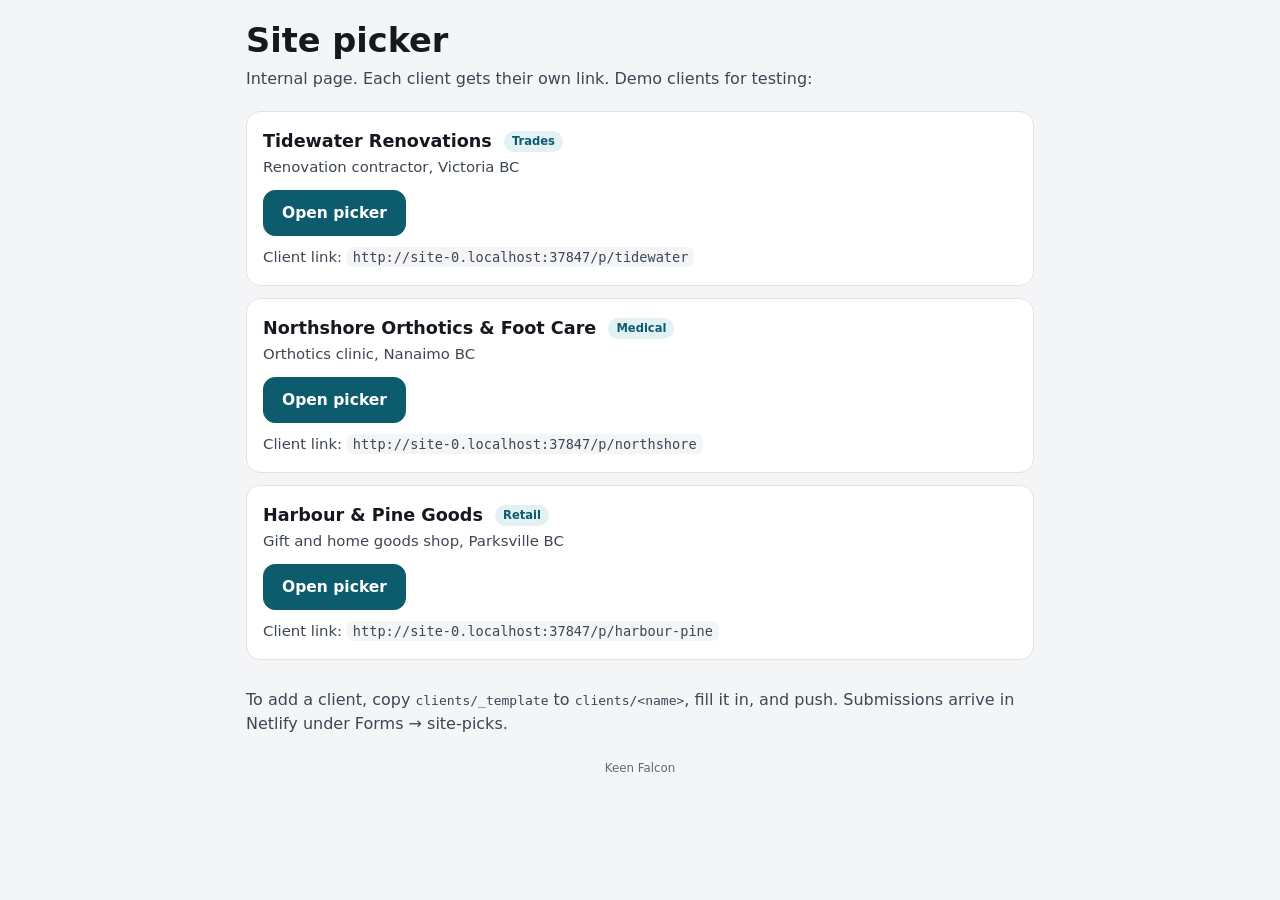
==== index.html @ 9be3cda6 "Add client site picker with three demo clients Static picker page where a prospect mixes and matches" ====
<!DOCTYPE html>
<html lang="en">
<head>
  <meta charset="utf-8">
  <meta name="viewport" content="width=device-width, initial-scale=1">
  <meta name="robots" content="noindex, nofollow">
  <title>Site picker</title>
  <link rel="stylesheet" href="/css/picker.css">
  <style>
    .k-list { display: grid; gap: 12px; margin: 18px 0 28px; padding: 0; list-style: none; }
    .k-list li { background: #fff; border: 1px solid var(--k-line); border-radius: var(--k-radius); padding: 16px; }
    .k-list h2 { margin: 0 0 2px; font-size: 1.1rem; }
    .k-list p { margin: 0 0 12px; color: var(--k-ink-2); font-size: .93rem; }
    .k-list .row { display: flex; flex-wrap: wrap; gap: 8px; }
    .k-list code { font-size: .85rem; background: var(--k-bg); padding: 2px 6px; border-radius: 6px; word-break: break-all; }
    .k-tag { display: inline-block; font-size: .72rem; font-weight: 750; padding: 2px 8px; border-radius: 99px; background: var(--k-brand-soft); color: var(--k-brand); margin-left: 6px; vertical-align: middle; }
  </style>
</head>
<body>
  <main class="k-page" style="padding-bottom:40px">
    <h1>Site picker</h1>
    <p class="k-intro">Internal page. Each client gets their own link. Demo clients for testing:</p>
    <ul class="k-list">
      <li>
        <h2>Tidewater Renovations <span class="k-tag">Trades</span></h2>
        <p>Renovation contractor, Victoria BC</p>
        <div class="row"><a class="k-btn primary" href="/picker.html?client=tidewater">Open picker</a></div>
        <p style="margin:10px 0 0">Client link: <code class="k-link" data-slug="tidewater"></code></p>
      </li>
      <li>
        <h2>Northshore Orthotics &amp; Foot Care <span class="k-tag">Medical</span></h2>
        <p>Orthotics clinic, Nanaimo BC</p>
        <div class="row"><a class="k-btn primary" href="/picker.html?client=northshore">Open picker</a></div>
        <p style="margin:10px 0 0">Client link: <code class="k-link" data-slug="northshore"></code></p>
      </li>
      <li>
        <h2>Harbour &amp; Pine Goods <span class="k-tag">Retail</span></h2>
        <p>Gift and home goods shop, Parksville BC</p>
        <div class="row"><a class="k-btn primary" href="/picker.html?client=harbour-pine">Open picker</a></div>
        <p style="margin:10px 0 0">Client link: <code class="k-link" data-slug="harbour-pine"></code></p>
      </li>
    </ul>
    <p class="k-intro">To add a client, copy <code>clients/_template</code> to <code>clients/&lt;name&gt;</code>, fill it in, and push. Submissions arrive in Netlify under Forms → site-picks.</p>
    <p class="k-credit">Keen Falcon</p>
  </main>
  <script>
    document.querySelectorAll(".k-link").forEach(function (el) {
      el.textContent = location.origin + "/p/" + el.getAttribute("data-slug");
    });
  </script>
</body>
</html>
---- css/picker.css ----
/* Picker chrome (panel, top bar, extras and review screens). */
:root {
  --k-ink: #15191f; --k-ink-2: #3d4652; --k-line: #dfe3e8; --k-bg: #f4f5f7; --k-panel: #ffffff;
  --k-brand: #0d5c6e; --k-brand-ink: #ffffff; --k-brand-soft: #e3f1f4; --k-warm: #b45309; --k-ok: #15803d;
  --k-radius: 14px; --k-top: 56px; --k-panel-h: 200px;
  --k-font: system-ui, -apple-system, "Segoe UI", Roboto, Helvetica, Arial, sans-serif;
}
*, *::before, *::after { box-sizing: border-box; }
html { -webkit-text-size-adjust: 100%; }
body { margin: 0; font-family: var(--k-font); color: var(--k-ink); background: var(--k-bg); line-height: 1.5; }
button, input, textarea { font: inherit; color: inherit; }
button { cursor: pointer; }
[hidden] { display: none !important; }
.k-sr { position: absolute; width: 1px; height: 1px; overflow: hidden; clip: rect(0 0 0 0); white-space: nowrap; }
.k-skip { position: absolute; left: 8px; top: -60px; z-index: 100; background: var(--k-ink); color: #fff; padding: 10px 14px; border-radius: 8px; }
.k-skip:focus { top: 8px; }
:focus-visible { outline: 3px solid #2563eb; outline-offset: 2px; }

/* ---------- buttons ---------- */
.k-btn { display: inline-flex; align-items: center; justify-content: center; gap: 8px; min-height: 46px; padding: 0 18px;
  border-radius: 12px; border: 1.5px solid var(--k-line); background: #fff; font-weight: 650; font-size: .97rem; text-decoration: none; color: var(--k-ink); }
.k-btn:hover { border-color: #b9c1cb; }
.k-btn.primary { background: var(--k-brand); border-color: var(--k-brand); color: var(--k-brand-ink); }
.k-btn.primary:hover { background: #0a4a59; }
.k-btn.small { min-height: 44px; padding: 0 12px; font-size: .9rem; }
.k-btn[aria-pressed="true"].toggle { background: var(--k-ink); border-color: var(--k-ink); color: #fff; }
.k-btn svg { width: 18px; height: 18px; flex: none; }
.k-icon-btn { display: grid; place-items: center; width: 46px; height: 46px; border-radius: 12px; border: 1.5px solid var(--k-line); background: #fff; }
.k-icon-btn svg { width: 20px; height: 20px; }
.k-icon-btn:disabled { opacity: .35; cursor: default; }

/* ---------- top bar ---------- */
.k-top { position: sticky; top: 0; z-index: 60; height: var(--k-top); display: flex; align-items: center; gap: 10px; padding: 0 12px;
  background: #fff; border-bottom: 1px solid var(--k-line); }
.k-title { min-width: 0; margin-right: auto; }
.k-title strong { display: block; font-size: .98rem; line-height: 1.2; white-space: nowrap; overflow: hidden; text-overflow: ellipsis; }
.k-title span { display: block; font-size: .78rem; color: var(--k-ink-2); line-height: 1.2; }
.k-steps { display: flex; gap: 4px; margin: 0; padding: 0; list-style: none; }
.k-steps button { min-height: 44px; min-width: 44px; padding: 0 10px; border: 0; border-radius: 10px; background: transparent; font-weight: 650; font-size: .88rem; color: var(--k-ink-2); display: flex; align-items: center; gap: 6px; }
.k-steps button .n { display: grid; place-items: center; width: 24px; height: 24px; border-radius: 50%; background: var(--k-bg); font-size: .8rem; }
.k-steps button[aria-current="step"] { color: var(--k-ink); }
.k-steps button[aria-current="step"] .n { background: var(--k-brand); color: #fff; }
.k-steps .lbl { display: none; }
@media (min-width: 700px) { .k-steps .lbl { display: inline; } .k-top { padding: 0 18px; } }

/* ---------- design view layout ---------- */
.k-design { display: block; }
.k-preview { padding: 0 0 calc(var(--k-panel-h) + 16px); }
.k-preview-bar { display: none; }
.k-site-frame { margin: 0 auto; background: #fff; transition: max-width .25s ease; }
.k-edit-banner { position: sticky; top: var(--k-top); z-index: 40; display: flex; align-items: center; justify-content: space-between; gap: 10px;
  padding: 8px 12px; background: #fef3c7; color: #5b3a00; font-size: .9rem; font-weight: 600; border-bottom: 1px solid #f2d27a; }

/* Editable text in the preview */
.site.editing [data-edit] { outline: 2px dashed color-mix(in srgb, #d97706 70%, transparent); outline-offset: 3px; border-radius: 3px; cursor: text; }
.site.editing [data-edit]:focus { outline: 3px solid #d97706; background: color-mix(in srgb, #fde68a 35%, transparent); }
.site [data-edit].edited { box-shadow: inset 0 -3px 0 color-mix(in srgb, #d97706 55%, transparent); }
.site > section { scroll-margin-top: calc(var(--k-top) + 8px); position: relative; }
.site > section.flash { animation: kflash 1s ease; }
@keyframes kflash { 0% { box-shadow: inset 0 0 0 4px #2563eb; } 100% { box-shadow: inset 0 0 0 4px transparent; } }
.k-sec-tag { position: absolute; bottom: 8px; right: 8px; z-index: 20; padding: 4px 10px; border-radius: 99px; background: rgba(21,25,31,.82); color: #fff;
  font: 650 .75rem/1.3 var(--k-font); pointer-events: none; }

/* ---------- panel (bottom sheet on phones) ---------- */
.k-panel { position: fixed; left: 0; right: 0; bottom: 0; z-index: 50; background: var(--k-panel); border-radius: 18px 18px 0 0;
  box-shadow: 0 -10px 30px rgba(15,23,42,.18); display: flex; flex-direction: column; max-height: 78vh; max-height: 78dvh;
  padding-bottom: env(safe-area-inset-bottom); }
.k-panel-head { padding: 10px 14px 6px; }
.k-progress { display: flex; align-items: center; gap: 10px; font-size: .85rem; font-weight: 650; color: var(--k-ink-2); }
.k-progress-bar { flex: 1; height: 8px; border-radius: 99px; background: var(--k-bg); overflow: hidden; }
.k-progress-bar span { display: block; height: 100%; width: 0; background: var(--k-ok); border-radius: 99px; transition: width .3s ease; }
.k-rows { overflow-y: auto; padding: 0 14px; overscroll-behavior: contain; }
.k-row { padding: 10px 0 12px; border-bottom: 1px solid var(--k-line); }
.k-row:last-child { border-bottom: 0; }
.k-row-head { display: flex; align-items: baseline; justify-content: space-between; gap: 8px; margin-bottom: 8px; }
.k-row-head h2 { font-size: 1rem; margin: 0; }
.k-row-head h2 small { font-weight: 500; color: var(--k-ink-2); font-size: .82rem; margin-left: 6px; }
.k-status { font-size: .8rem; font-weight: 650; color: var(--k-ink-2); white-space: nowrap; }
.k-status.done { color: var(--k-ok); }
.k-opts { display: grid; grid-template-columns: repeat(var(--n, 3), 1fr); gap: 8px; }
.k-opt { min-height: 56px; padding: 6px 4px; border: 2px solid var(--k-line); border-radius: 12px; background: #fff;
  display: flex; flex-direction: column; align-items: center; justify-content: center; gap: 1px; line-height: 1.15; }
.k-opt .l { font-weight: 800; font-size: 1.05rem; }
.k-opt .d { font-size: .74rem; color: var(--k-ink-2); text-align: center; }
.k-opt.showing { border-style: dashed; border-color: #9aa5b1; }
.k-opt[aria-pressed="true"] { border-color: var(--k-brand); border-style: solid; background: var(--k-brand-soft); box-shadow: inset 0 0 0 1px var(--k-brand); }
.k-opt[aria-pressed="true"] .l::after { content: " \2713"; color: var(--k-brand); }
.k-swatch { display: flex; gap: 3px; margin-bottom: 3px; }
.k-swatch i { width: 14px; height: 14px; border-radius: 50%; border: 1px solid rgba(0,0,0,.15); }
.k-aa { font-size: 1.35rem; line-height: 1; margin-bottom: 2px; }
.k-edits-note { font-size: .78rem; color: var(--k-warm); font-weight: 650; margin-top: 6px; }
.k-panel-nav { display: flex; align-items: center; gap: 8px; padding: 8px 14px 10px; border-top: 1px solid var(--k-line); }
.k-panel-nav .k-step-count { flex: 1; text-align: center; font-size: .82rem; font-weight: 650; color: var(--k-ink-2); }
.k-panel-foot { padding: 6px 14px 10px; display: none; }
.k-credit { font-size: .74rem; color: #5f6b78; text-align: center; padding: 4px 0 2px; }
.k-credit a { color: inherit; }
/* collapsed: only the active row */
.k-panel:not(.expanded) .k-row:not(.active) { display: none; }
.k-panel:not(.expanded) .k-row { border-bottom: 0; padding-bottom: 4px; }
.k-panel:not(.expanded) .k-credit { display: none; }
.k-panel.expanded .k-panel-foot { display: block; }
body.typing .k-panel { transform: translateY(110%); }
.k-panel { transition: transform .2s ease; }

/* ---------- desktop: side panel ---------- */
@media (min-width: 960px) {
  .k-design { display: grid; grid-template-columns: 360px 1fr; align-items: start; }
  .k-panel { position: sticky; top: var(--k-top); height: calc(100vh - var(--k-top)); max-height: none; border-radius: 0; box-shadow: none;
    border-right: 1px solid var(--k-line); transform: none !important; }
  .k-panel .k-row { display: block !important; border-bottom: 1px solid var(--k-line) !important; padding-bottom: 12px !important; }
  .k-panel .k-row.active { background: linear-gradient(90deg, var(--k-brand-soft), transparent 70%); margin: 0 -14px; padding-left: 14px; padding-right: 14px; }
  .k-panel-nav { display: none; }
  .k-panel-foot { display: block !important; border-top: 1px solid var(--k-line); }
  .k-panel .k-credit { display: block !important; }
  .k-expand { display: none !important; }
  .k-preview { padding: 0 24px 40px; }
  .k-preview-bar { display: flex; align-items: center; justify-content: space-between; gap: 12px; padding: 12px 0; position: sticky; top: var(--k-top); z-index: 30; background: var(--k-bg); }
  .k-seg { display: inline-flex; border: 1.5px solid var(--k-line); border-radius: 12px; overflow: hidden; background: #fff; }
  .k-seg button { min-height: 44px; padding: 0 14px; border: 0; background: transparent; font-weight: 650; font-size: .9rem; }
  .k-seg button[aria-pressed="true"] { background: var(--k-ink); color: #fff; }
  .k-site-frame { max-width: 1280px; border-radius: 12px; overflow: hidden; box-shadow: 0 10px 40px -10px rgba(15,23,42,.25); }
  .k-site-frame.phone { max-width: 400px; border-radius: 28px; box-shadow: 0 0 0 10px #15191f, 0 20px 50px -10px rgba(15,23,42,.4); margin-top: 14px; }
  .k-edit-banner { top: calc(var(--k-top) + 68px); border-radius: 10px; margin-bottom: 8px; border: 1px solid #f2d27a; }
}

/* ---------- extras + review + done screens ---------- */
.k-page { max-width: 820px; margin: 0 auto; padding: 22px 16px 130px; }
.k-page h1 { font-size: clamp(1.5rem, 5vw, 2.1rem); line-height: 1.15; margin: 0 0 6px; }
.k-page .k-intro { color: var(--k-ink-2); margin: 0 0 20px; }
.k-group { margin: 26px 0 0; padding: 0; border: 0; }
.k-group legend { font-size: 1.05rem; font-weight: 750; margin-bottom: 10px; padding: 0; }
.k-addons { display: grid; gap: 10px; }
@media (min-width: 700px) { .k-addons { grid-template-columns: 1fr 1fr; } }
.k-addon { position: relative; display: flex; gap: 12px; align-items: flex-start; padding: 14px; min-height: 64px; background: #fff;
  border: 2px solid var(--k-line); border-radius: var(--k-radius); cursor: pointer; }
.k-addon input { appearance: none; -webkit-appearance: none; flex: none; width: 26px; height: 26px; margin: 1px 0 0; border: 2px solid #8b96a3; border-radius: 7px; background: #fff; display: grid; place-items: center; }
.k-addon input:checked { background: var(--k-brand); border-color: var(--k-brand); }
.k-addon input:checked::after { content: ""; width: 7px; height: 13px; border: solid #fff; border-width: 0 3px 3px 0; transform: translateY(-2px) rotate(45deg); }
.k-addon:has(input:checked) { border-color: var(--k-brand); background: var(--k-brand-soft); }
.k-addon:has(input:focus-visible) { outline: 3px solid #2563eb; outline-offset: 2px; }
.k-addon-name { display: block; font-weight: 700; line-height: 1.3; }
.k-addon-desc { display: block; font-size: .9rem; color: var(--k-ink-2); margin-top: 3px; }
.k-badges { display: flex; flex-wrap: wrap; gap: 5px; margin-top: 6px; }
.k-badge { display: inline-block; padding: 2px 8px; border-radius: 99px; font-size: .72rem; font-weight: 750; letter-spacing: .02em; }
.k-badge.pop { background: #fdecc8; color: #7a3d00; }
.k-badge.fit { background: #dcf3e3; color: #14532d; }
.k-bottom-bar { position: fixed; left: 0; right: 0; bottom: 0; z-index: 55; display: flex; align-items: center; gap: 10px; padding: 10px 14px calc(10px + env(safe-area-inset-bottom));
  background: #fff; border-top: 1px solid var(--k-line); box-shadow: 0 -8px 24px rgba(15,23,42,.1); }
.k-bottom-bar .grow { flex: 1; font-size: .9rem; font-weight: 650; color: var(--k-ink-2); }
.k-bottom-bar .k-btn.primary { flex: 0 1 auto; }

.k-summary { background: #fff; border: 1px solid var(--k-line); border-radius: var(--k-radius); padding: 4px 16px; margin-bottom: 14px; }
.k-summary h2 { font-size: 1.02rem; margin: 12px 0 6px; display: flex; justify-content: space-between; align-items: center; gap: 10px; }
.k-summary h2 .k-btn { min-height: 44px; font-size: .85rem; }
.k-summary dl { margin: 0 0 10px; display: grid; grid-template-columns: auto 1fr; gap: 6px 14px; font-size: .95rem; }
.k-summary dt { color: var(--k-ink-2); }
.k-summary dd { margin: 0; font-weight: 650; }
.k-summary ul { margin: 0 0 12px; padding-left: 20px; font-size: .95rem; }
.k-summary .none { color: var(--k-ink-2); font-size: .93rem; margin: 0 0 12px; }
.k-summary .warn { color: var(--k-warm); font-weight: 650; }
.k-form { background: #fff; border: 1px solid var(--k-line); border-radius: var(--k-radius); padding: 16px; display: grid; gap: 14px; }
.k-form h2 { margin: 0; font-size: 1.1rem; }
.k-field label { display: block; font-weight: 650; font-size: .93rem; margin-bottom: 5px; }
.k-field label .opt { font-weight: 500; color: var(--k-ink-2); }
.k-field input, .k-field textarea { width: 100%; min-height: 48px; padding: 10px 12px; border: 1.5px solid #9aa5b1; border-radius: 10px; background: #fff; font-size: 16px; }
.k-field textarea { min-height: 110px; resize: vertical; }
.k-field input:focus, .k-field textarea:focus { border-color: var(--k-brand); outline: 3px solid color-mix(in srgb, var(--k-brand) 30%, transparent); outline-offset: 0; }
.k-two { display: grid; gap: 14px; }
@media (min-width: 640px) { .k-two { grid-template-columns: 1fr 1fr; } }
.k-error { background: #fee2e2; color: #7f1d1d; border-radius: 10px; padding: 12px 14px; font-weight: 600; }
.k-error a { color: inherit; }
.k-done { text-align: center; padding-top: 50px; }
.k-done .tick { width: 76px; height: 76px; margin: 0 auto 18px; border-radius: 50%; background: #dcf3e3; color: var(--k-ok); display: grid; place-items: center; }
.k-done .tick svg { width: 40px; height: 40px; }
.k-msg { max-width: 560px; margin: 60px auto; padding: 24px; background: #fff; border-radius: var(--k-radius); border: 1px solid var(--k-line); text-align: center; }
.k-hp { position: absolute; left: -9999px; }

@media (prefers-reduced-motion: reduce) { *, *::before, *::after { animation: none !important; transition: none !important; scroll-behavior: auto !important; } }
@media (max-width: 519px) { .k-panel:not(.expanded) .k-row-head h2 small { display: none; } }
@media (max-width: 419px) { .k-panel-nav .k-step-count { display: none; } .k-panel-nav .k-expand { flex: 1; } }
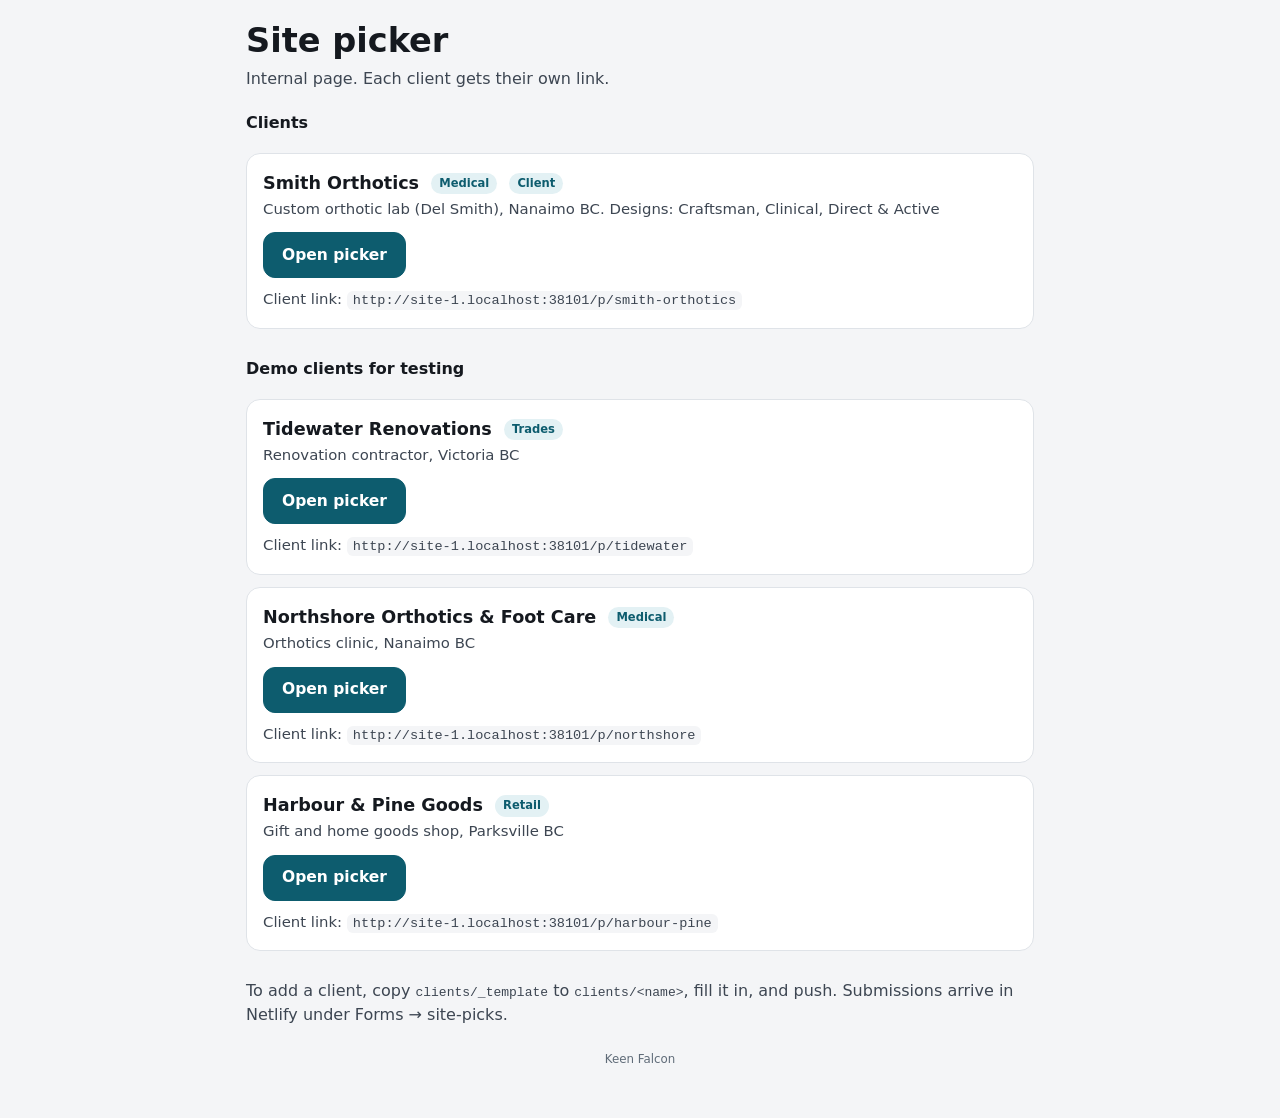
==== commit 599100cc: "Add Smith Orthotics as the first real client Three designs to mix: Craftsman (heritage, Del's craft)" ====
--- a/index.html
+++ b/index.html
@@ -19,7 +19,17 @@
 <body>
   <main class="k-page" style="padding-bottom:40px">
     <h1>Site picker</h1>
-    <p class="k-intro">Internal page. Each client gets their own link. Demo clients for testing:</p>
+    <p class="k-intro">Internal page. Each client gets their own link.</p>
+    <h2 style="font-size:1rem;margin:18px 0 0">Clients</h2>
+    <ul class="k-list">
+      <li>
+        <h2>Smith Orthotics <span class="k-tag">Medical</span> <span class="k-tag">Client</span></h2>
+        <p>Custom orthotic lab (Del Smith), Nanaimo BC. Designs: Craftsman, Clinical, Direct &amp; Active</p>
+        <div class="row"><a class="k-btn primary" href="/picker.html?client=smith-orthotics">Open picker</a></div>
+        <p style="margin:10px 0 0">Client link: <code class="k-link" data-slug="smith-orthotics"></code></p>
+      </li>
+    </ul>
+    <h2 style="font-size:1rem;margin:18px 0 0">Demo clients for testing</h2>
     <ul class="k-list">
       <li>
         <h2>Tidewater Renovations <span class="k-tag">Trades</span></h2>
--- a/css/picker.css
+++ b/css/picker.css
@@ -178,3 +178,13 @@
 @media (prefers-reduced-motion: reduce) { *, *::before, *::after { animation: none !important; transition: none !important; scroll-behavior: auto !important; } }
 @media (max-width: 519px) { .k-panel:not(.expanded) .k-row-head h2 small { display: none; } }
 @media (max-width: 419px) { .k-panel-nav .k-step-count { display: none; } .k-panel-nav .k-expand { flex: 1; } }
+.k-addon-price { display: inline-block; margin-top: 6px; font-weight: 700; font-size: .92rem; color: var(--k-brand); }
+.k-addon-price.inline { margin: 0 0 0 6px; font-size: .88rem; }
+.k-total { margin: 12px 0 0; padding: 12px; border-radius: 10px; background: rgba(0,0,0,.04); }
+.k-note { font-size: .85rem; color: var(--k-ink-2); }
+.k-req { margin-top: 10px; border: 1px dashed #b9c2cc; border-radius: 10px; background: #fff; }
+.k-req summary { cursor: pointer; padding: 12px; min-height: 44px; font-weight: 650; font-size: .9rem; color: var(--k-brand); list-style: none; }
+.k-req summary::-webkit-details-marker { display: none; }
+.k-req[open] summary { border-bottom: 1px dashed #d4dae0; }
+.k-req-tip { margin: 10px 12px 6px; font-size: .85rem; color: var(--k-ink-2); }
+.k-req-box { display: block; width: calc(100% - 24px); margin: 0 12px 12px; padding: 10px; font: inherit; font-size: 16px; border: 1px solid #b9c2cc; border-radius: 8px; resize: vertical; }
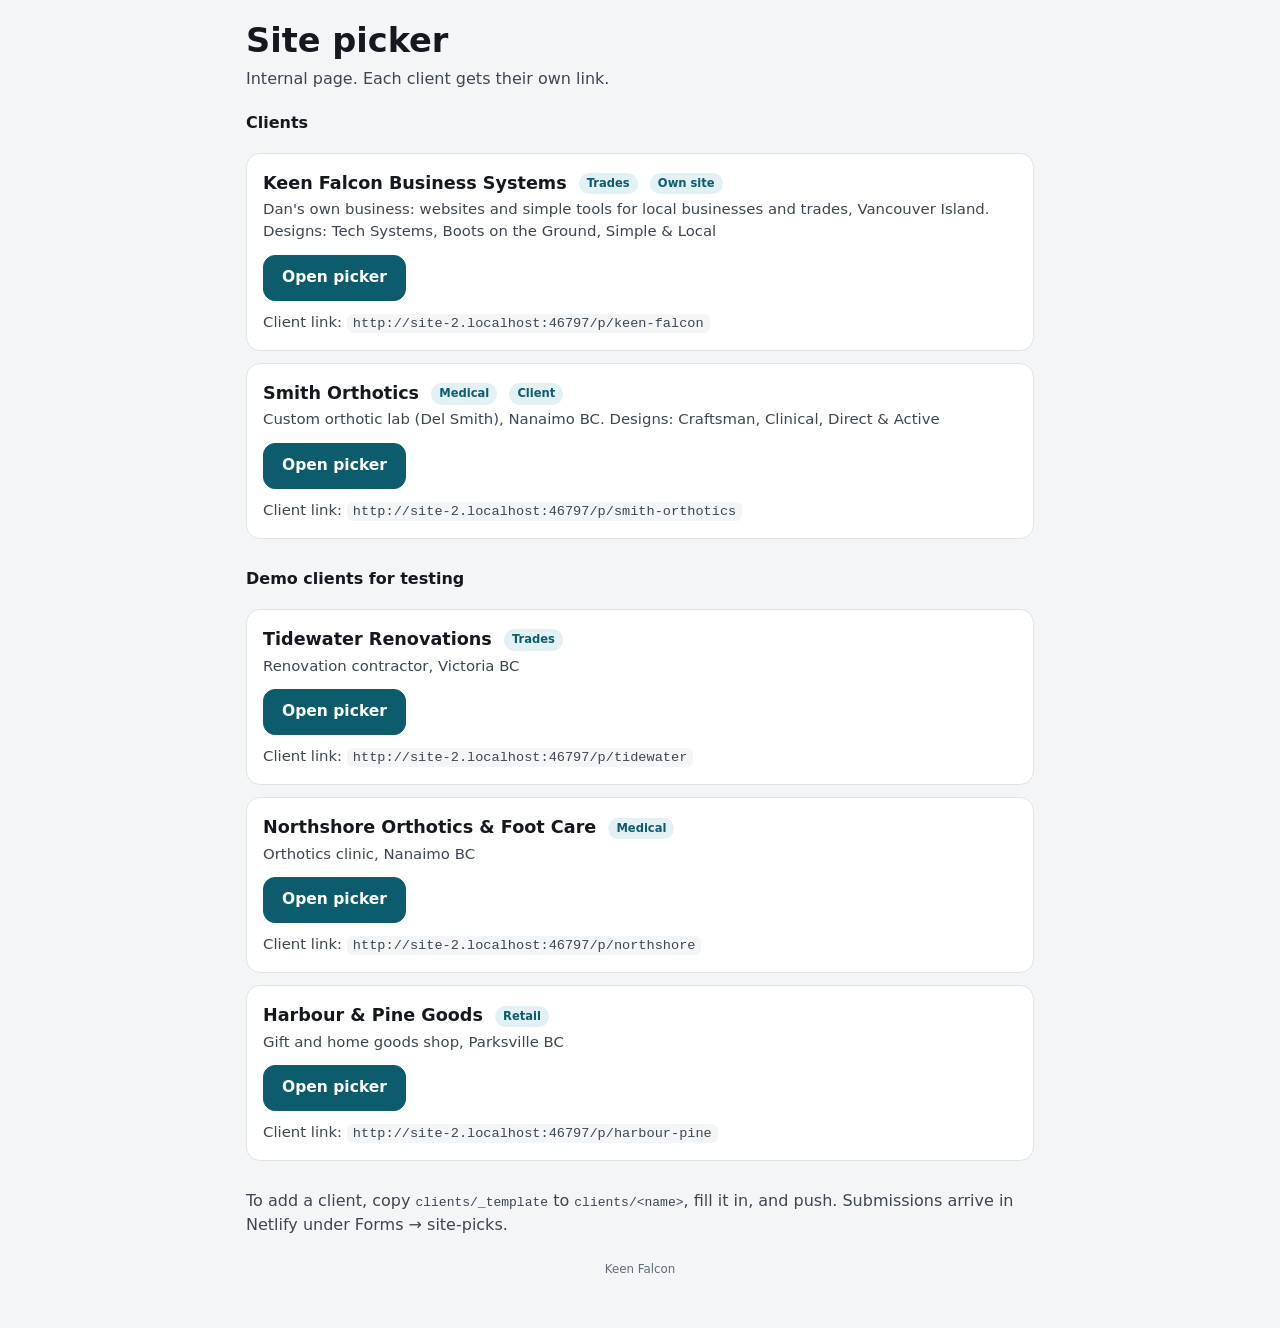
==== commit dd225227: "Add Keen Falcon as a client, fix gallery B grid gaps Three designs for Dan's own business: Tech Syst" ====
--- a/index.html
+++ b/index.html
@@ -22,6 +22,12 @@
     <p class="k-intro">Internal page. Each client gets their own link.</p>
     <h2 style="font-size:1rem;margin:18px 0 0">Clients</h2>
     <ul class="k-list">
+      <li>
+        <h2>Keen Falcon Business Systems <span class="k-tag">Trades</span> <span class="k-tag">Own site</span></h2>
+        <p>Dan's own business: websites and simple tools for local businesses and trades, Vancouver Island. Designs: Tech Systems, Boots on the Ground, Simple &amp; Local</p>
+        <div class="row"><a class="k-btn primary" href="/picker.html?client=keen-falcon">Open picker</a></div>
+        <p style="margin:10px 0 0">Client link: <code class="k-link" data-slug="keen-falcon"></code></p>
+      </li>
       <li>
         <h2>Smith Orthotics <span class="k-tag">Medical</span> <span class="k-tag">Client</span></h2>
         <p>Custom orthotic lab (Del Smith), Nanaimo BC. Designs: Craftsman, Clinical, Direct &amp; Active</p>
--- a/css/picker.css
+++ b/css/picker.css
@@ -188,3 +188,79 @@
 .k-req[open] summary { border-bottom: 1px dashed #d4dae0; }
 .k-req-tip { margin: 10px 12px 6px; font-size: .85rem; color: var(--k-ink-2); }
 .k-req-box { display: block; width: calc(100% - 24px); margin: 0 12px 12px; padding: 10px; font: inherit; font-size: 16px; border: 1px solid #b9c2cc; border-radius: 8px; resize: vertical; }
+
+/* ---------- quick reactions under each section's options ---------- */
+.k-react { display: flex; align-items: center; gap: 6px; margin-top: 8px; overflow-x: auto; scrollbar-width: none; -webkit-overflow-scrolling: touch;
+  padding: 2px 2px 4px; }
+.k-react::-webkit-scrollbar { display: none; }
+.k-react-lbl { flex: none; font-size: .8rem; font-weight: 800; color: var(--k-ink-2); min-width: 18px; }
+.k-chip { flex: none; min-height: 44px; padding: 0 12px; border-radius: 99px; border: 1.5px solid var(--k-line); background: #fff;
+  font-size: .85rem; font-weight: 600; white-space: nowrap; color: var(--k-ink); }
+.k-chip[aria-pressed="true"] { background: var(--k-brand-soft); border-color: var(--k-brand); color: #08414e; box-shadow: inset 0 0 0 1px var(--k-brand); }
+.k-chip.feel[aria-pressed="true"] { background: #fff1e6; border-color: var(--k-warm); color: #6b2f00; box-shadow: inset 0 0 0 1px var(--k-warm); }
+@media (min-width: 960px) {
+  .k-react { flex-wrap: wrap; overflow: visible; }
+  .k-row:not(.active) .k-react { display: none; }
+}
+@media (min-width: 960px) and (pointer: fine) { .k-chip { min-height: 36px; padding: 0 10px; font-size: .82rem; } }
+
+/* ---------- talk button ---------- */
+.k-mic { display: inline-flex; align-items: center; gap: 6px; min-height: 44px; min-width: 44px; padding: 0 12px; border-radius: 10px;
+  border: 1.5px solid var(--k-line); background: #fff; font-weight: 650; font-size: .88rem; color: var(--k-brand); justify-content: center; }
+.k-mic svg { width: 18px; height: 18px; flex: none; }
+.k-mic.listening { background: #fee2e2; border-color: #dc2626; color: #991b1b; animation: kpulse 1.2s ease-in-out infinite; }
+@keyframes kpulse { 50% { box-shadow: 0 0 0 5px rgba(220,38,38,.18); } }
+.k-req-mic { margin: -4px 12px 12px; }
+
+/* ---------- design helper ---------- */
+body { --kg-bottom: 0px; --kg-kb: 0px; }
+body[data-view="design"] { --kg-bottom: var(--k-panel-h); }
+body[data-view="addons"], body[data-view="review"] { --kg-bottom: calc(68px + env(safe-area-inset-bottom)); }
+.kg-bubble { position: fixed; right: 12px; bottom: calc(var(--kg-bottom) + 12px); z-index: 58; display: inline-flex; align-items: center; gap: 8px;
+  min-height: 46px; padding: 0 16px 0 13px; border: 0; border-radius: 99px; background: var(--k-ink); color: #fff; font-weight: 700; font-size: .92rem;
+  box-shadow: 0 8px 24px rgba(15,23,42,.28); }
+.kg-bubble svg { width: 20px; height: 20px; }
+.kg.open .kg-bubble { display: none; }
+body.typing .kg-bubble { display: none; }
+.kg-panel { position: fixed; z-index: 58; left: 8px; right: 8px; bottom: calc(var(--kg-bottom) + 8px);
+  max-height: calc(100vh - var(--k-top) - var(--kg-bottom) - 16px); max-height: calc(100dvh - var(--k-top) - var(--kg-bottom) - 16px);
+  display: flex; flex-direction: column; background: #fff; border: 1px solid var(--k-line); border-radius: 18px; box-shadow: 0 16px 40px rgba(15,23,42,.28); overflow: hidden; }
+body.kg-typing .kg-panel { bottom: calc(var(--kg-kb) + 6px); max-height: calc(100vh - var(--k-top) - var(--kg-kb) - 12px); max-height: calc(100dvh - var(--k-top) - var(--kg-kb) - 12px); }
+.kg-head { display: flex; align-items: center; justify-content: space-between; gap: 8px; padding: 6px 6px 6px 14px; border-bottom: 1px solid var(--k-line); background: var(--k-brand); color: #fff; }
+.kg-head h2 { margin: 0; font-size: 1rem; line-height: 1.2; }
+.kg-head p { margin: 0; font-size: .78rem; opacity: .85; }
+.kg-x { display: grid; place-items: center; width: 44px; height: 44px; border: 0; border-radius: 10px; background: transparent; color: #fff; }
+.kg-x svg { width: 20px; height: 20px; }
+.kg-log { flex: 1 1 auto; min-height: 0; overflow-y: auto; overscroll-behavior: contain; padding: 12px; display: flex; flex-direction: column; gap: 8px; background: #f7f8fa; }
+.kg-msg { max-width: 88%; padding: 9px 12px; border-radius: 14px; font-size: .95rem; line-height: 1.4; }
+.kg-msg p { margin: 0; white-space: pre-wrap; }
+.kg-msg.bot { align-self: flex-start; background: #fff; border: 1px solid var(--k-line); border-bottom-left-radius: 4px; }
+.kg-msg.me { align-self: flex-end; background: var(--k-brand); color: #fff; border-bottom-right-radius: 4px; }
+.kg-chips { display: flex; flex-wrap: wrap; gap: 6px; }
+.kg-chip { min-height: 44px; padding: 0 13px; border-radius: 99px; border: 1.5px solid var(--k-brand); background: #fff; color: var(--k-brand); font-weight: 650; font-size: .88rem; }
+.kg-chip[aria-pressed="true"] { background: var(--k-brand); color: #fff; }
+.kg-sugg { margin-top: 8px; padding: 8px; border-radius: 10px; background: var(--k-brand-soft); }
+.kg-sugg q { display: block; font-size: .93rem; margin-bottom: 6px; }
+.kg-act { min-height: 44px; padding: 0 12px; margin-top: 6px; border-radius: 10px; border: 1.5px solid var(--k-brand); background: #fff; color: var(--k-brand); font-weight: 700; font-size: .88rem; }
+.kg-act.primary { background: var(--k-brand); color: #fff; margin-top: 0; }
+.kg-done { display: inline-block; font-weight: 700; color: var(--k-ok); font-size: .88rem; }
+.kg-typing { display: flex; gap: 4px; align-items: center; min-height: 36px; }
+.kg-typing i { width: 7px; height: 7px; border-radius: 50%; background: #9aa5b1; animation: kdot 1s infinite ease-in-out; }
+.kg-typing i:nth-child(3) { animation-delay: .15s; } .kg-typing i:nth-child(4) { animation-delay: .3s; }
+@keyframes kdot { 50% { transform: translateY(-4px); opacity: .5; } }
+.kg-form { display: flex; gap: 6px; padding: 8px; border-top: 1px solid var(--k-line); background: #fff; }
+.kg-form input { flex: 1; min-width: 0; min-height: 44px; padding: 8px 12px; border: 1.5px solid #9aa5b1; border-radius: 12px; font-size: 16px; }
+.kg-form input:focus { border-color: var(--k-brand); outline: 3px solid color-mix(in srgb, var(--k-brand) 30%, transparent); outline-offset: 0; }
+.kg-form .k-mic { padding: 0; width: 44px; }
+.kg-form .k-mic .k-mic-lbl { display: none; }
+.kg-send { display: grid; place-items: center; width: 44px; min-height: 44px; border: 0; border-radius: 12px; background: var(--k-brand); color: #fff; }
+.kg-send svg { width: 20px; height: 20px; }
+@media (min-width: 960px) {
+  .kg-bubble { right: 24px; bottom: 24px; }
+  .kg-panel { left: auto; right: 24px; bottom: 24px; width: 380px; max-height: min(600px, calc(100vh - var(--k-top) - 48px)); }
+  body[data-view="addons"] .kg-bubble, body[data-view="review"] .kg-bubble { bottom: calc(var(--kg-bottom) + 12px); }
+  body[data-view="addons"] .kg-panel, body[data-view="review"] .kg-panel { bottom: calc(var(--kg-bottom) + 12px); max-height: min(600px, calc(100vh - var(--k-top) - var(--kg-bottom) - 24px)); }
+}
+.kg-log:focus-visible { outline-offset: -3px; }
+body.kg-cover .kg-panel { bottom: calc(8px + env(safe-area-inset-bottom)); max-height: calc(100vh - var(--k-top) - 16px); max-height: calc(100dvh - var(--k-top) - 16px); }
+.k-req-flag { display: inline-block; margin-left: 4px; font-size: .78rem; color: var(--k-ok); font-weight: 700; }
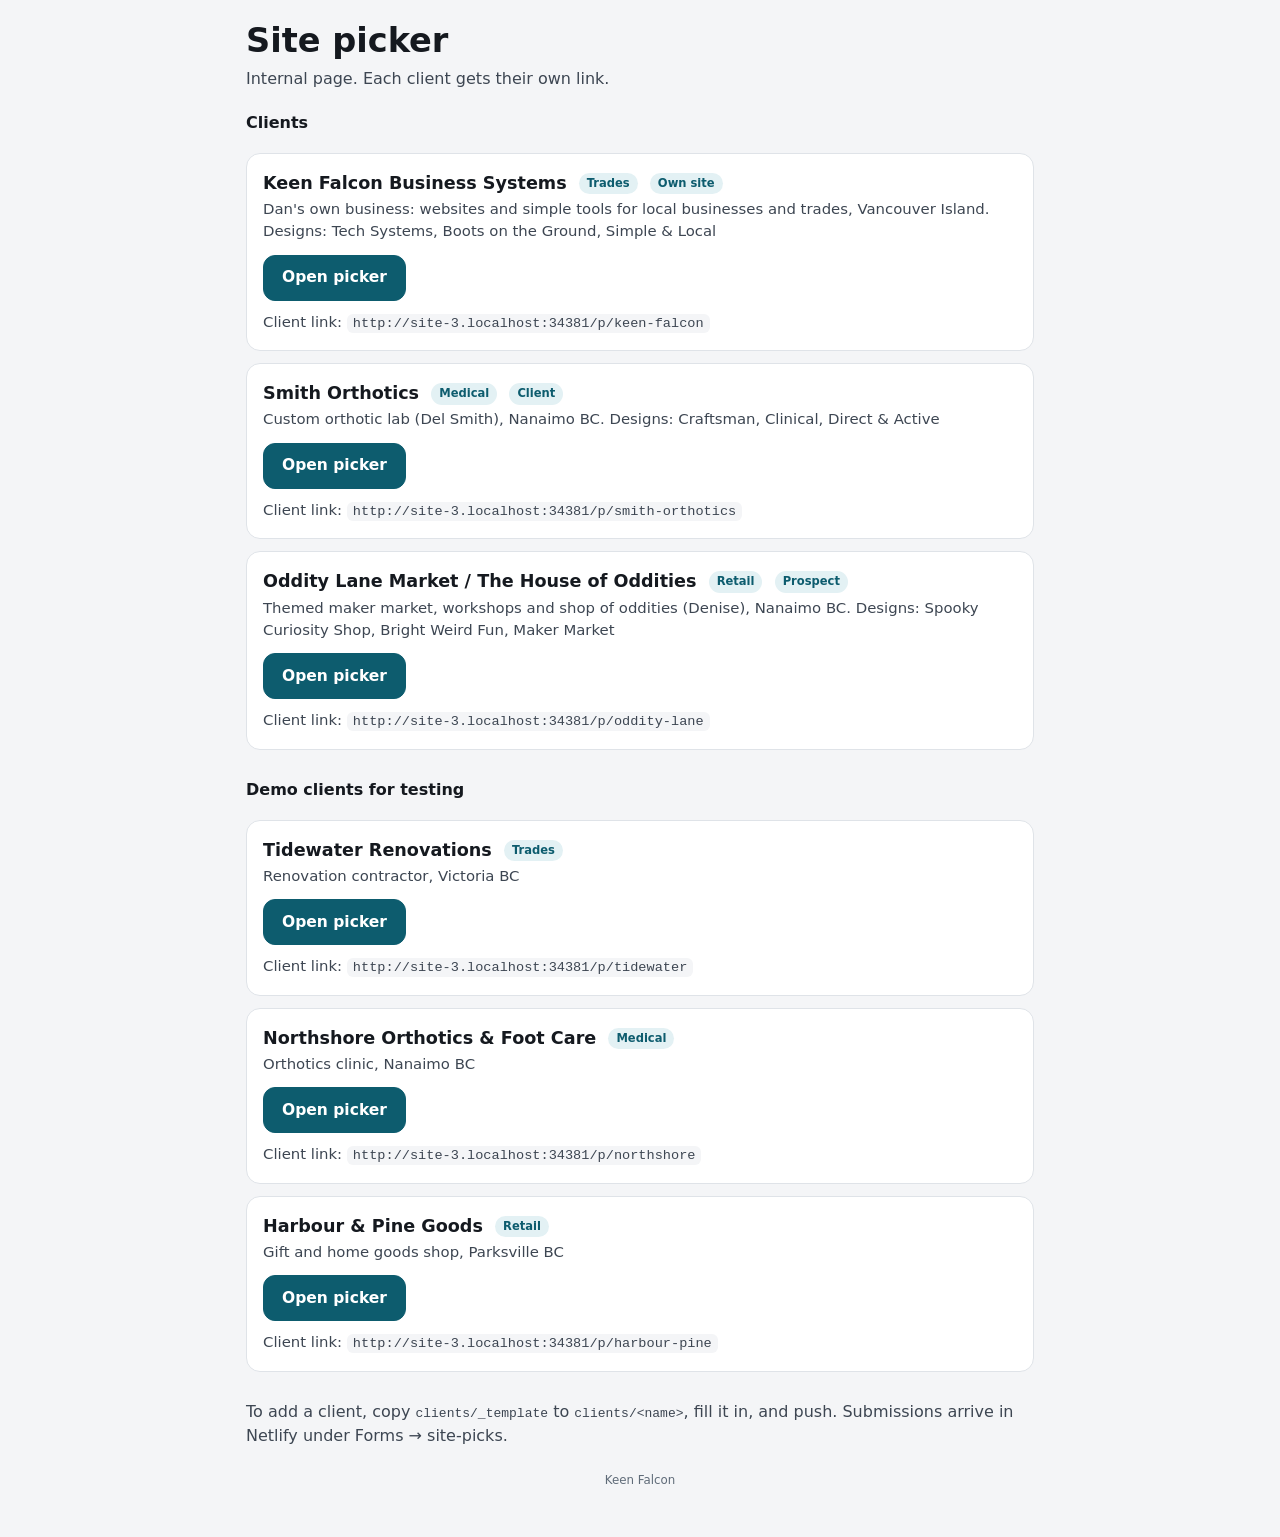
==== commit c8260b5c: "Add Oddity Lane Market as a client, hide empty phone in layouts Three designs (Spooky Curiosity Shop" ====
--- a/index.html
+++ b/index.html
@@ -34,6 +34,12 @@
         <div class="row"><a class="k-btn primary" href="/picker.html?client=smith-orthotics">Open picker</a></div>
         <p style="margin:10px 0 0">Client link: <code class="k-link" data-slug="smith-orthotics"></code></p>
       </li>
+      <li>
+        <h2>Oddity Lane Market / The House of Oddities <span class="k-tag">Retail</span> <span class="k-tag">Prospect</span></h2>
+        <p>Themed maker market, workshops and shop of oddities (Denise), Nanaimo BC. Designs: Spooky Curiosity Shop, Bright Weird Fun, Maker Market</p>
+        <div class="row"><a class="k-btn primary" href="/picker.html?client=oddity-lane">Open picker</a></div>
+        <p style="margin:10px 0 0">Client link: <code class="k-link" data-slug="oddity-lane"></code></p>
+      </li>
     </ul>
     <h2 style="font-size:1rem;margin:18px 0 0">Demo clients for testing</h2>
     <ul class="k-list">
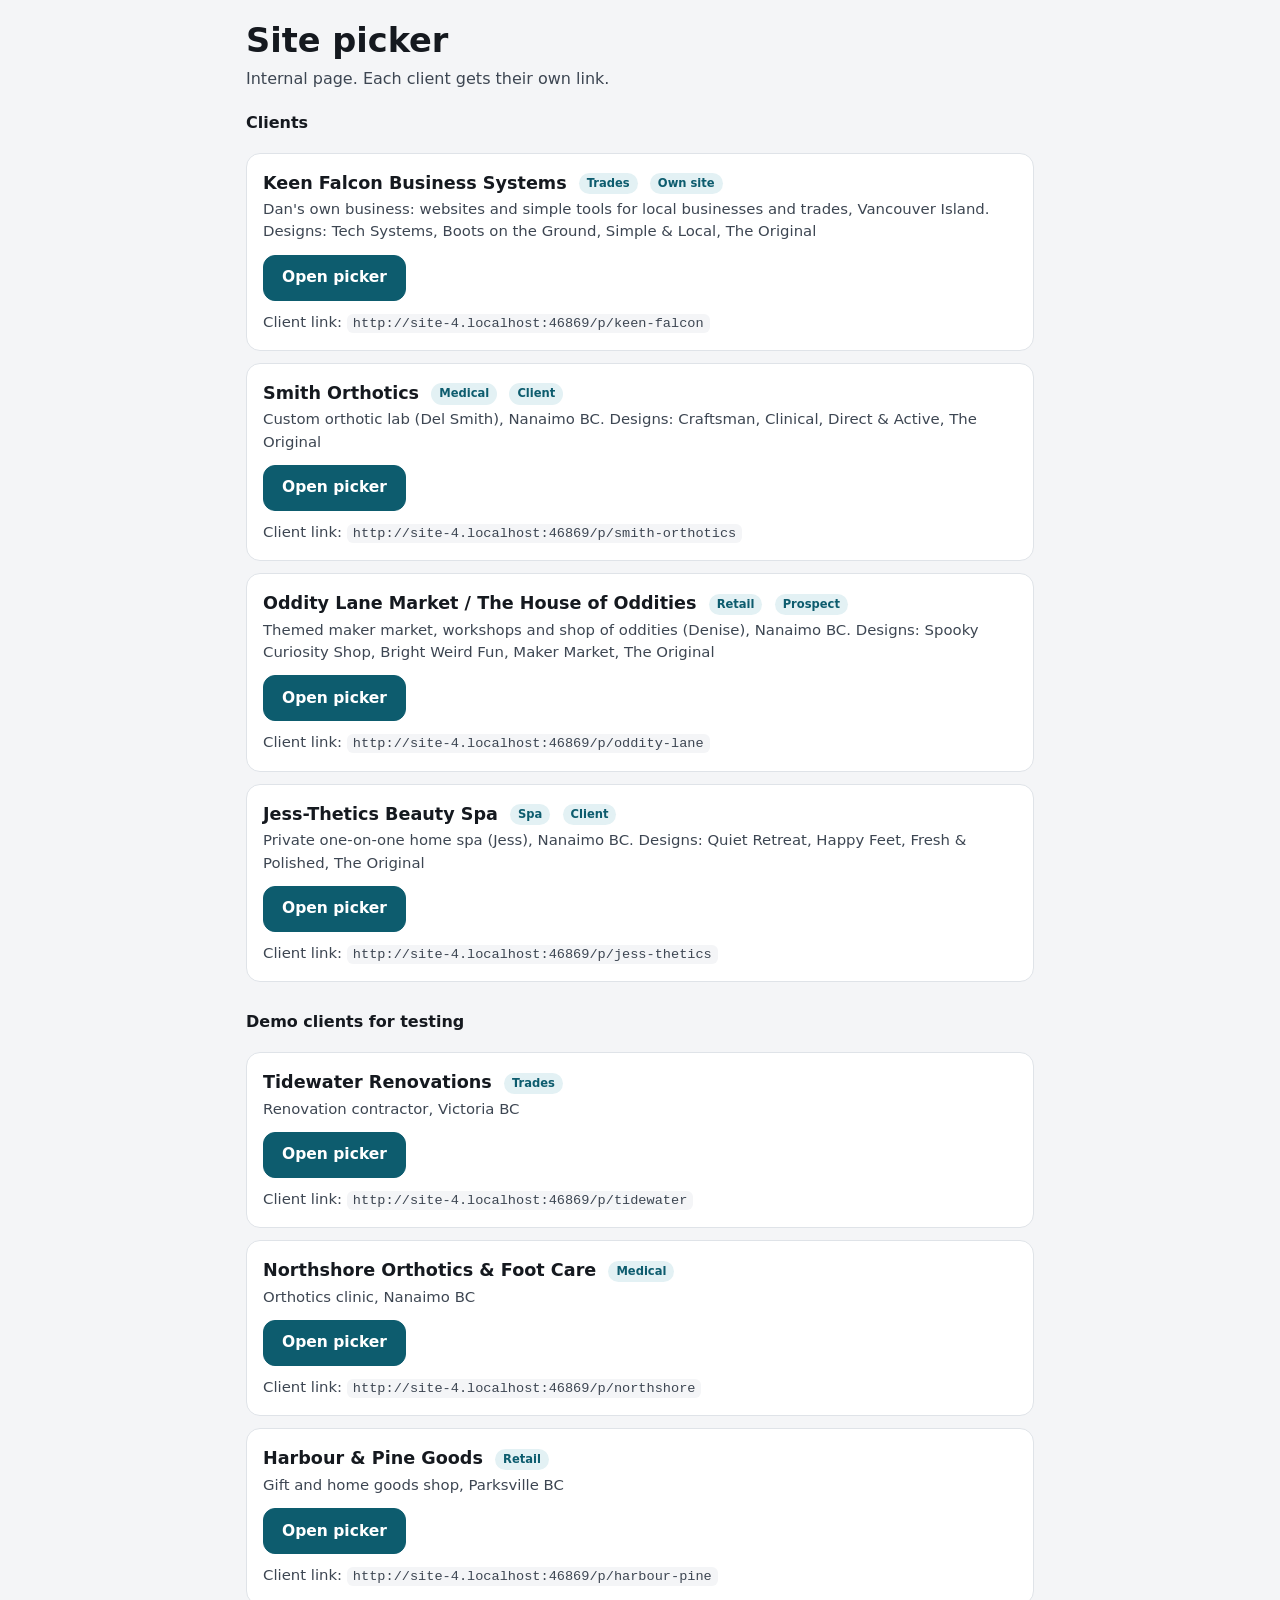
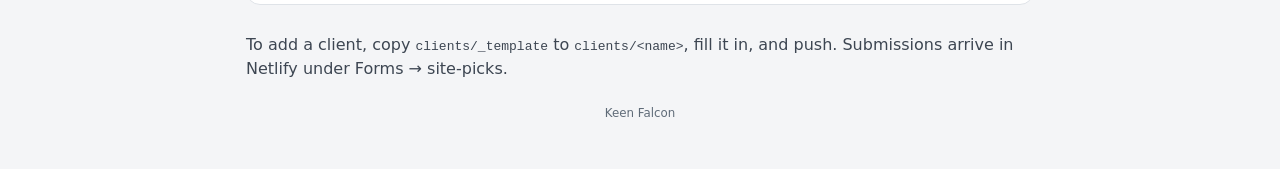
==== commit d5758ca3: "New client: Jess-Thetics Beauty Spa (/p/jess-thetics) Options A Quiet Retreat, B Happy Feet, C Fresh" ====
--- a/index.html
+++ b/index.html
@@ -24,21 +24,27 @@
     <ul class="k-list">
       <li>
         <h2>Keen Falcon Business Systems <span class="k-tag">Trades</span> <span class="k-tag">Own site</span></h2>
-        <p>Dan's own business: websites and simple tools for local businesses and trades, Vancouver Island. Designs: Tech Systems, Boots on the Ground, Simple &amp; Local</p>
+        <p>Dan's own business: websites and simple tools for local businesses and trades, Vancouver Island. Designs: Tech Systems, Boots on the Ground, Simple &amp; Local, The Original</p>
         <div class="row"><a class="k-btn primary" href="/picker.html?client=keen-falcon">Open picker</a></div>
         <p style="margin:10px 0 0">Client link: <code class="k-link" data-slug="keen-falcon"></code></p>
       </li>
       <li>
         <h2>Smith Orthotics <span class="k-tag">Medical</span> <span class="k-tag">Client</span></h2>
-        <p>Custom orthotic lab (Del Smith), Nanaimo BC. Designs: Craftsman, Clinical, Direct &amp; Active</p>
+        <p>Custom orthotic lab (Del Smith), Nanaimo BC. Designs: Craftsman, Clinical, Direct &amp; Active, The Original</p>
         <div class="row"><a class="k-btn primary" href="/picker.html?client=smith-orthotics">Open picker</a></div>
         <p style="margin:10px 0 0">Client link: <code class="k-link" data-slug="smith-orthotics"></code></p>
       </li>
       <li>
         <h2>Oddity Lane Market / The House of Oddities <span class="k-tag">Retail</span> <span class="k-tag">Prospect</span></h2>
-        <p>Themed maker market, workshops and shop of oddities (Denise), Nanaimo BC. Designs: Spooky Curiosity Shop, Bright Weird Fun, Maker Market</p>
+        <p>Themed maker market, workshops and shop of oddities (Denise), Nanaimo BC. Designs: Spooky Curiosity Shop, Bright Weird Fun, Maker Market, The Original</p>
         <div class="row"><a class="k-btn primary" href="/picker.html?client=oddity-lane">Open picker</a></div>
         <p style="margin:10px 0 0">Client link: <code class="k-link" data-slug="oddity-lane"></code></p>
+      </li>
+      <li>
+        <h2>Jess-Thetics Beauty Spa <span class="k-tag">Spa</span> <span class="k-tag">Client</span></h2>
+        <p>Private one-on-one home spa (Jess), Nanaimo BC. Designs: Quiet Retreat, Happy Feet, Fresh &amp; Polished, The Original</p>
+        <div class="row"><a class="k-btn primary" href="/picker.html?client=jess-thetics">Open picker</a></div>
+        <p style="margin:10px 0 0">Client link: <code class="k-link" data-slug="jess-thetics"></code></p>
       </li>
     </ul>
     <h2 style="font-size:1rem;margin:18px 0 0">Demo clients for testing</h2>
--- a/css/picker.css
+++ b/css/picker.css
@@ -40,8 +40,17 @@
 .k-steps button .n { display: grid; place-items: center; width: 24px; height: 24px; border-radius: 50%; background: var(--k-bg); font-size: .8rem; }
 .k-steps button[aria-current="step"] { color: var(--k-ink); }
 .k-steps button[aria-current="step"] .n { background: var(--k-brand); color: #fff; }
-.k-steps .lbl { display: none; }
-@media (min-width: 700px) { .k-steps .lbl { display: inline; } .k-top { padding: 0 18px; } }
+.k-steps button.done .n { background: var(--k-ok, #15803d); color: #fff; }
+/* Phones: tiny label under each number so the steps explain themselves. */
+.k-steps button { flex-direction: column; justify-content: center; gap: 1px; padding: 0 4px; min-width: 46px; }
+.k-steps .lbl { font-size: .64rem; line-height: 1.1; font-weight: 650; }
+.k-steps button .n { width: 22px; height: 22px; }
+@media (min-width: 700px) {
+  .k-steps button { flex-direction: row; gap: 6px; padding: 0 10px; }
+  .k-steps .lbl { font-size: .88rem; }
+  .k-steps button .n { width: 24px; height: 24px; }
+  .k-top { padding: 0 18px; }
+}
 
 /* ---------- design view layout ---------- */
 .k-design { display: block; }
@@ -82,6 +91,7 @@
   display: flex; flex-direction: column; align-items: center; justify-content: center; gap: 1px; line-height: 1.15; }
 .k-opt .l { font-weight: 800; font-size: 1.05rem; }
 .k-opt .d { font-size: .74rem; color: var(--k-ink-2); text-align: center; }
+.k-opt-badge { margin-top: 2px; padding: 0 6px; border-radius: 99px; background: #f6d56b; color: #1f1a3a; font-size: .64rem; font-weight: 800; letter-spacing: .03em; text-transform: uppercase; line-height: 1.5; }
 .k-opt.showing { border-style: dashed; border-color: #9aa5b1; }
 .k-opt[aria-pressed="true"] { border-color: var(--k-brand); border-style: solid; background: var(--k-brand-soft); box-shadow: inset 0 0 0 1px var(--k-brand); }
 .k-opt[aria-pressed="true"] .l::after { content: " \2713"; color: var(--k-brand); }
@@ -264,3 +274,15 @@
 .kg-log:focus-visible { outline-offset: -3px; }
 body.kg-cover .kg-panel { bottom: calc(8px + env(safe-area-inset-bottom)); max-height: calc(100vh - var(--k-top) - 16px); max-height: calc(100dvh - var(--k-top) - 16px); }
 .k-req-flag { display: inline-block; margin-left: 4px; font-size: .78rem; color: var(--k-ok); font-weight: 700; }
+
+/* "Starting point" note at the top of the panel, and "What happens next" on the send step */
+.k-start-note { position: relative; margin: 0 0 8px; padding: 7px 30px 7px 10px; border-radius: 10px; background: var(--k-brand-soft); color: var(--k-ink); font-size: .78rem; line-height: 1.35; }
+.k-start-x { position: absolute; top: 2px; right: 2px; width: 28px; height: 28px; border: 0; background: none; color: var(--k-ink-2); font-size: 1.1rem; line-height: 1; cursor: pointer; border-radius: 50%; }
+.k-next { background: #fff; border: 1px solid var(--k-line); border-radius: var(--k-radius); padding: 12px 16px; margin: 0 0 16px; }
+.k-next h2 { font-size: 1rem; margin: 0 0 8px; }
+.k-next ol { margin: 0; padding-left: 20px; display: grid; gap: 6px; font-size: .92rem; color: var(--k-ink-2); }
+.k-next strong { color: var(--k-ink); }
+
+/* Room under the last controls on Extras / Send so the helper button never sits on top of them. */
+#view-addons .k-page, #view-review .k-page { padding-bottom: 170px; }
+.k-how { margin: 0 0 6px; font-size: .8rem; line-height: 1.3; color: var(--k-ink-2); }
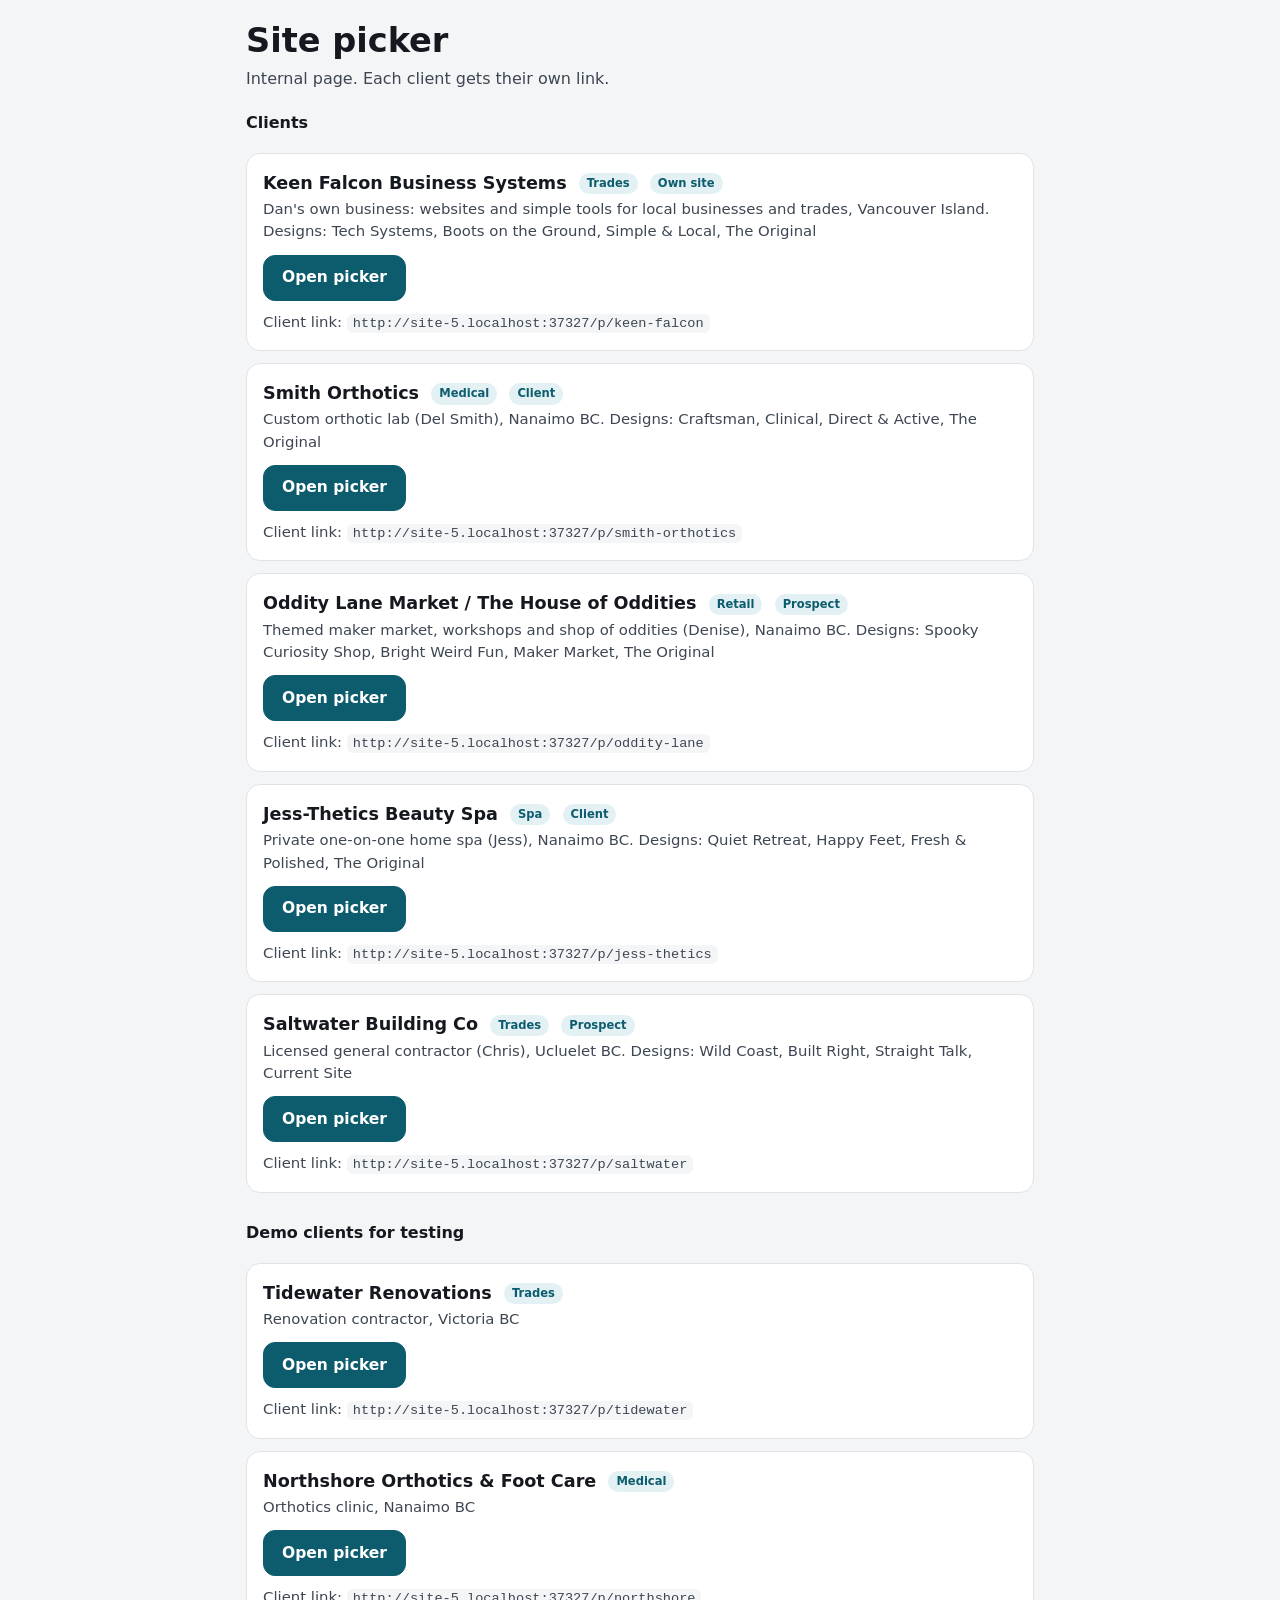
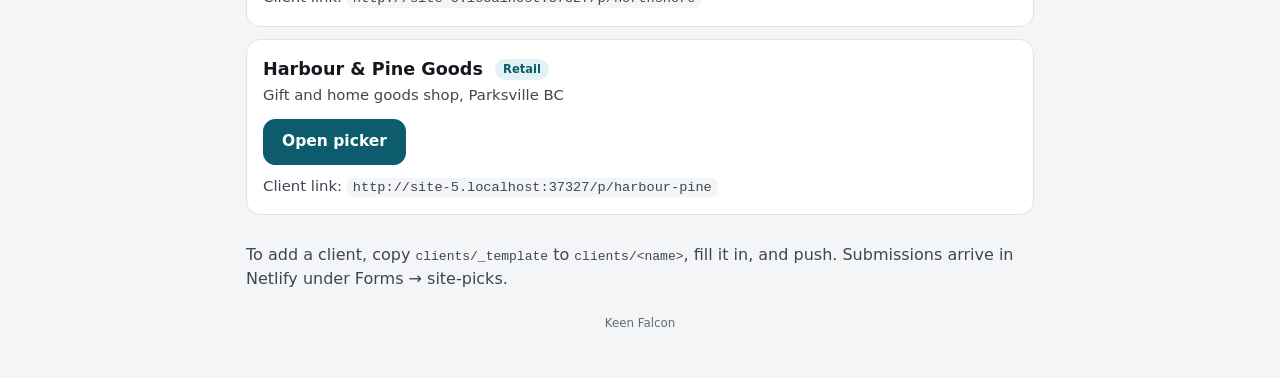
==== commit b701bcfb: "New client: Saltwater Building Co (/p/saltwater) Options A Wild Coast, B Built Right, C Straight Tal" ====
--- a/index.html
+++ b/index.html
@@ -46,6 +46,12 @@
         <div class="row"><a class="k-btn primary" href="/picker.html?client=jess-thetics">Open picker</a></div>
         <p style="margin:10px 0 0">Client link: <code class="k-link" data-slug="jess-thetics"></code></p>
       </li>
+      <li>
+        <h2>Saltwater Building Co <span class="k-tag">Trades</span> <span class="k-tag">Prospect</span></h2>
+        <p>Licensed general contractor (Chris), Ucluelet BC. Designs: Wild Coast, Built Right, Straight Talk, Current Site</p>
+        <div class="row"><a class="k-btn primary" href="/picker.html?client=saltwater">Open picker</a></div>
+        <p style="margin:10px 0 0">Client link: <code class="k-link" data-slug="saltwater"></code></p>
+      </li>
     </ul>
     <h2 style="font-size:1rem;margin:18px 0 0">Demo clients for testing</h2>
     <ul class="k-list">
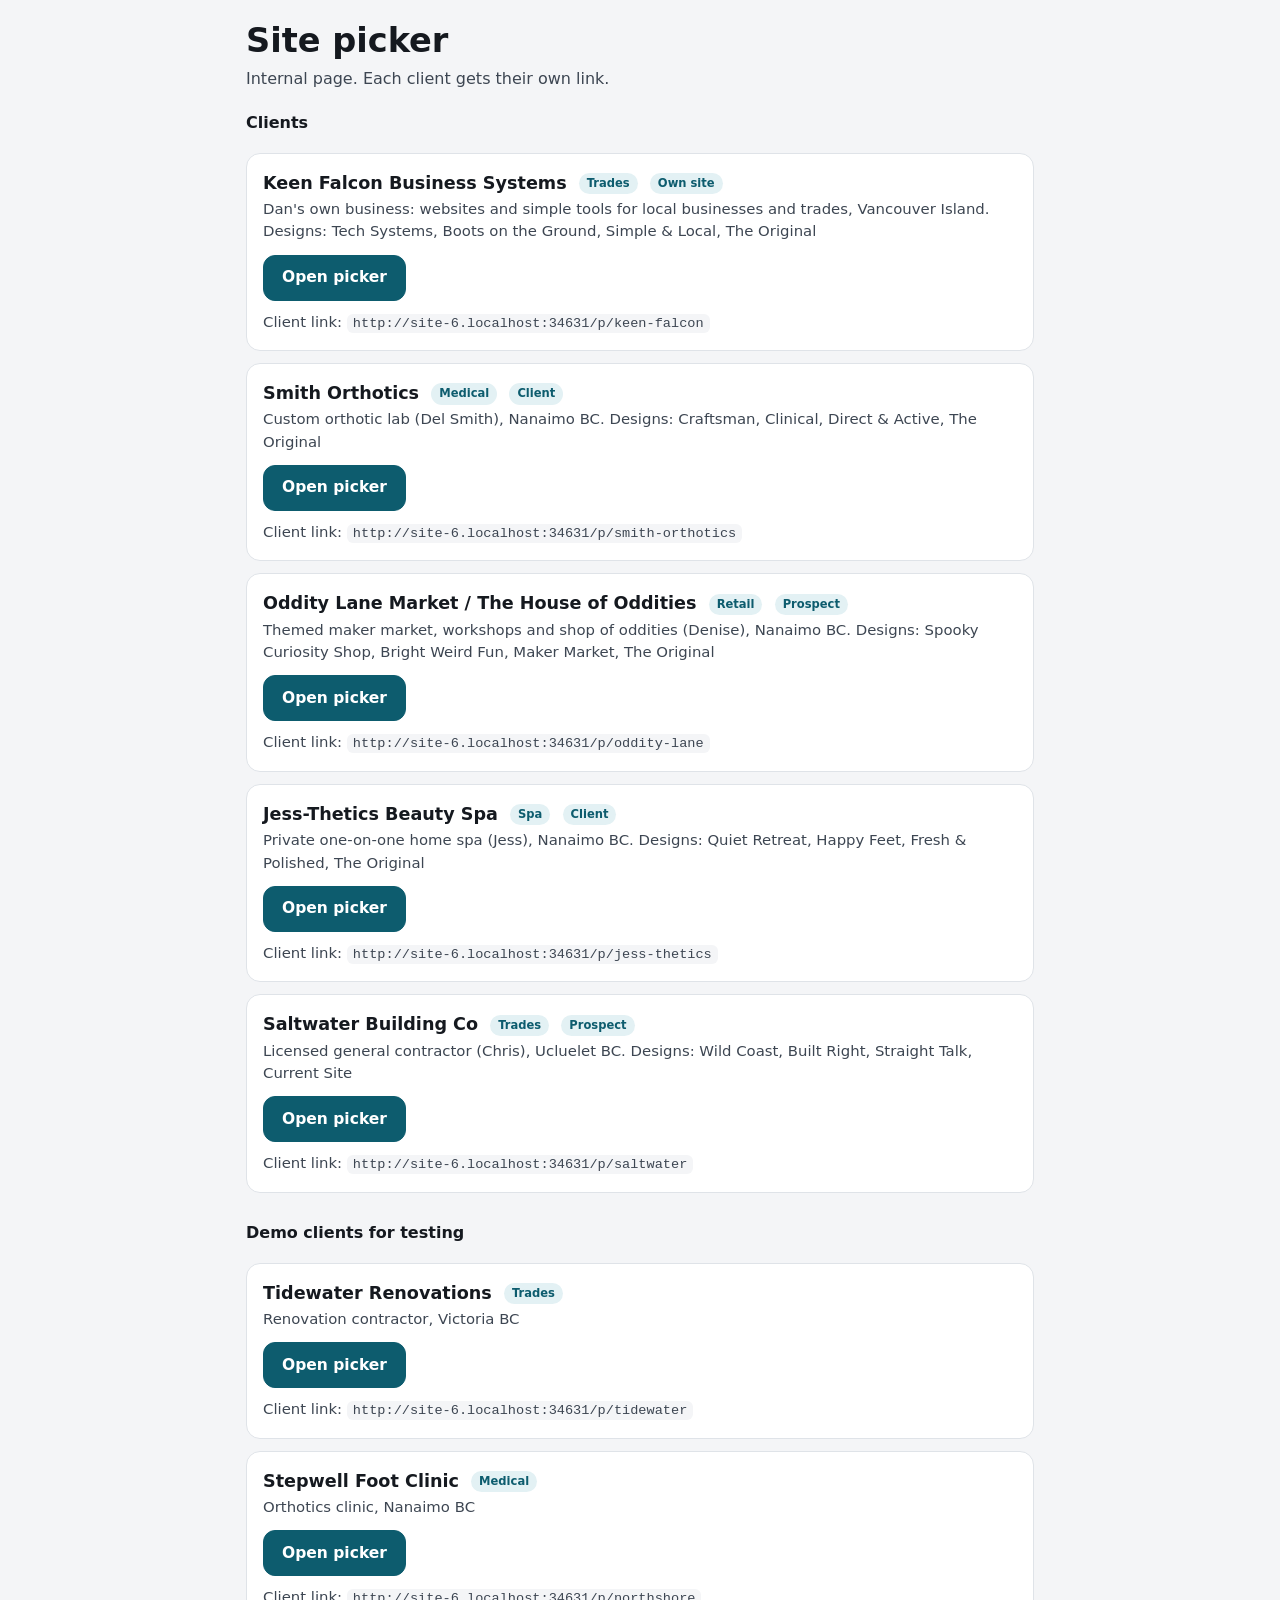
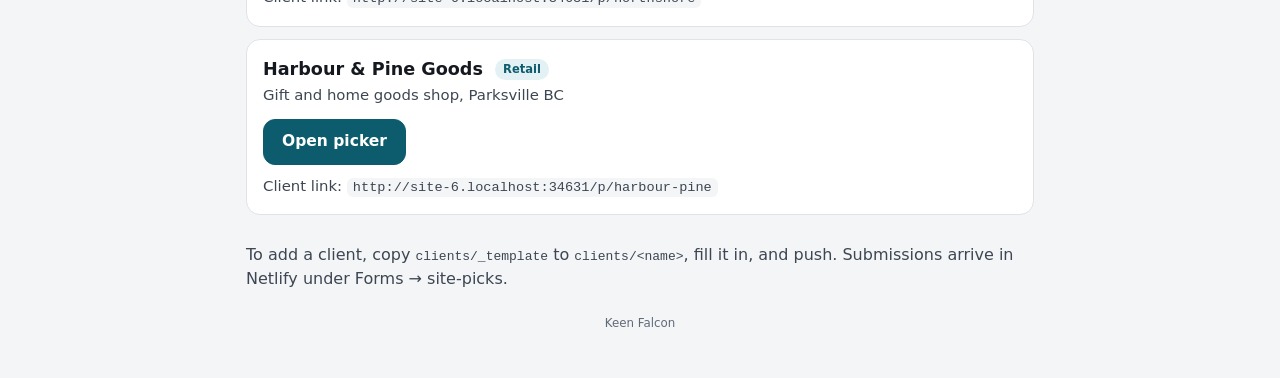
==== commit f4d2dedb: "Public "Try it yourself" demo at /try - /try: "Pick your type of business" with three buttons openin" ====
--- a/index.html
+++ b/index.html
@@ -62,7 +62,7 @@
         <p style="margin:10px 0 0">Client link: <code class="k-link" data-slug="tidewater"></code></p>
       </li>
       <li>
-        <h2>Northshore Orthotics &amp; Foot Care <span class="k-tag">Medical</span></h2>
+        <h2>Stepwell Foot Clinic <span class="k-tag">Medical</span></h2>
         <p>Orthotics clinic, Nanaimo BC</p>
         <div class="row"><a class="k-btn primary" href="/picker.html?client=northshore">Open picker</a></div>
         <p style="margin:10px 0 0">Client link: <code class="k-link" data-slug="northshore"></code></p>
--- a/css/picker.css
+++ b/css/picker.css
@@ -34,7 +34,7 @@
   background: #fff; border-bottom: 1px solid var(--k-line); }
 .k-title { min-width: 0; margin-right: auto; }
 .k-title strong { display: block; font-size: .98rem; line-height: 1.2; white-space: nowrap; overflow: hidden; text-overflow: ellipsis; }
-.k-title span { display: block; font-size: .78rem; color: var(--k-ink-2); line-height: 1.2; }
+.k-title span { display: block; font-size: .78rem; color: var(--k-ink-2); line-height: 1.2; white-space: nowrap; overflow: hidden; text-overflow: ellipsis; }
 .k-steps { display: flex; gap: 4px; margin: 0; padding: 0; list-style: none; }
 .k-steps button { min-height: 44px; min-width: 44px; padding: 0 10px; border: 0; border-radius: 10px; background: transparent; font-weight: 650; font-size: .88rem; color: var(--k-ink-2); display: flex; align-items: center; gap: 6px; }
 .k-steps button .n { display: grid; place-items: center; width: 24px; height: 24px; border-radius: 50%; background: var(--k-bg); font-size: .8rem; }
@@ -91,7 +91,8 @@
   display: flex; flex-direction: column; align-items: center; justify-content: center; gap: 1px; line-height: 1.15; }
 .k-opt .l { font-weight: 800; font-size: 1.05rem; }
 .k-opt .d { font-size: .74rem; color: var(--k-ink-2); text-align: center; }
-.k-opt-badge { margin-top: 2px; padding: 0 6px; border-radius: 99px; background: #f6d56b; color: #1f1a3a; font-size: .64rem; font-weight: 800; letter-spacing: .03em; text-transform: uppercase; line-height: 1.5; }
+.k-opt.orig { background: #fff8db; border-color: #e6c14d; }
+.k-opt.orig .d { color: #5b4500; font-weight: 700; }
 .k-opt.showing { border-style: dashed; border-color: #9aa5b1; }
 .k-opt[aria-pressed="true"] { border-color: var(--k-brand); border-style: solid; background: var(--k-brand-soft); box-shadow: inset 0 0 0 1px var(--k-brand); }
 .k-opt[aria-pressed="true"] .l::after { content: " \2713"; color: var(--k-brand); }
@@ -109,8 +110,96 @@
 .k-panel:not(.expanded) .k-row { border-bottom: 0; padding-bottom: 4px; }
 .k-panel:not(.expanded) .k-credit { display: none; }
 .k-panel.expanded .k-panel-foot { display: block; }
-body.typing .k-panel { transform: translateY(110%); }
-.k-panel { transition: transform .2s ease; }
+.k-panel { transition: transform .22s ease, visibility .22s; }
+.k-sheet-head { display: flex; align-items: center; justify-content: space-between; gap: 10px; padding: 2px 0 8px; }
+.k-sheet-head strong { font-size: 1rem; }
+.k-panel-foot { display: block; }
+.k-panel:not(.expanded) .k-credit { display: block; }
+
+/* ---------- phones: slim bar + "More" sheet ---------- */
+@media (max-width: 959px) {
+  .k-panel { z-index: 63; max-height: 86vh; max-height: 86dvh; transform: translateY(105%); visibility: hidden; }
+  .k-panel.open { transform: none; visibility: visible; }
+  .k-scrim { position: fixed; inset: 0; z-index: 62; background: rgba(15,23,42,.38); }
+  .k-opts.n4 { grid-template-columns: 1fr 1fr; }
+}
+.k-bar { position: fixed; left: 0; right: 0; bottom: 0; z-index: 52; display: flex; align-items: center; gap: 6px;
+  min-height: 64px; padding: 8px 6px calc(8px + env(safe-area-inset-bottom)) 10px; background: #fff; border-top: 1px solid var(--k-line);
+  box-shadow: 0 -6px 18px rgba(15,23,42,.12); transition: transform .2s ease; }
+body.typing .k-bar { transform: translateY(110%); }
+.k-bar-lbl { flex: 1 1 0; min-width: 54px; line-height: 1.2; overflow: hidden; }
+.k-bar-lbl small { display: block; font-size: .7rem; font-weight: 600; color: var(--k-ink-2); white-space: nowrap; overflow: hidden; text-overflow: ellipsis; }
+.k-bar-hint { position: absolute; left: 10px; bottom: calc(100% + 6px); margin: 0; padding: 4px 10px; border-radius: 99px; background: var(--k-brand); color: #fff;
+  font-size: .74rem; font-weight: 700; line-height: 1.3; pointer-events: none; box-shadow: 0 4px 12px rgba(15,23,42,.25); }
+body.k-hint .k-toast { bottom: calc(var(--k-panel-h) + 40px); }
+.k-bar.pulse { animation: kbarpulse 1.4s ease-in-out 3; }
+@keyframes kbarpulse { 0%, 100% { box-shadow: 0 -6px 18px rgba(15,23,42,.12); } 50% { box-shadow: 0 -6px 18px rgba(15,23,42,.12), inset 0 0 0 3px var(--k-brand); background: var(--k-brand-soft); } }
+.k-bar-pick { display: block; width: 100%; height: 40px; margin-top: 3px; padding: 0 8px; border: 0; border-radius: 99px; background: var(--k-ok); color: #fff;
+  font-weight: 800; font-size: .92rem; white-space: nowrap; box-shadow: 0 2px 6px rgba(21,128,61,.35); }
+.k-bar-name.ok, #k-bar-name.ok { color: var(--k-ok); margin-top: 4px; }
+.k-btn.flash { animation: kbtnflash 1.2s ease 2; }
+@keyframes kbtnflash { 50% { box-shadow: 0 0 0 6px color-mix(in srgb, var(--k-brand) 30%, transparent); transform: scale(1.04); } }
+
+/* Header "?" that reopens How this works */
+@media (max-width: 699px) { .k-top { gap: 6px; padding: 0 8px 0 10px; } .k-steps { gap: 0; } .k-steps button { min-width: 42px; } }
+.k-help { flex: none; width: 32px; height: 32px; border-radius: 50%; border: 1.5px solid var(--k-line); background: #fff; font-weight: 800; font-size: .95rem; color: var(--k-ink-2); }
+
+/* First-visit "How this works" card */
+.k-welcome { position: fixed; inset: 0; z-index: 80; display: flex; align-items: center; justify-content: center; padding: 14px; background: rgba(15,23,42,.55); }
+.k-welcome-card { width: 100%; max-width: 420px; max-height: calc(100dvh - 28px); overflow-y: auto; background: #fff; border-radius: 20px; padding: 22px 20px 20px; box-shadow: 0 20px 50px rgba(0,0,0,.35); }
+.k-welcome-card h2 { margin: 0 0 14px; font-size: 1.45rem; line-height: 1.2; }
+.k-welcome-card ol { list-style: none; margin: 0; padding: 0; display: grid; gap: 14px; }
+.k-welcome-card li { display: flex; align-items: center; gap: 12px; font-size: 1.08rem; line-height: 1.35; }
+.k-wi { flex: none; display: grid; place-items: center; width: 64px; height: 40px; border-radius: 12px; background: var(--k-bg); color: var(--k-brand); }
+.k-wi svg { width: 24px; height: 24px; }
+.k-wi.pills { display: flex; gap: 2px; justify-content: center; }
+.k-wi.pills i { font-style: normal; display: grid; place-items: center; width: 15px; height: 22px; border-radius: 99px; border: 1.5px solid #9aa5b1; background: #fff; font-size: .62rem; font-weight: 800; color: var(--k-ink); }
+.k-wi.pick { background: var(--k-ok); color: #fff; font-weight: 800; font-size: .85rem; border-radius: 99px; }
+.k-welcome-end { margin: 16px 0 16px; font-size: 1rem; color: var(--k-ink-2); }
+.k-welcome-go { width: 100%; min-height: 52px; font-size: 1.08rem; }
+.k-bar-lbl small { color: var(--k-ink); font-weight: 750; font-size: .74rem; }
+.k-bar.style .k-bar-lbl small { color: var(--k-ink-2); font-weight: 600; }
+.k-bar-lbl strong { display: block; font-size: .9rem; white-space: nowrap; overflow: hidden; text-overflow: ellipsis; }
+.k-bar-opts { flex: 0 1 auto; min-width: 0; display: flex; align-items: center; gap: 4px; overflow-x: auto; scrollbar-width: none; padding: 2px; }
+.k-bar-opts::-webkit-scrollbar { display: none; }
+.k-pill { flex: none; display: inline-flex; align-items: center; justify-content: center; min-width: 40px; height: 44px; padding: 0 8px; border-radius: 99px;
+  border: 2px solid var(--k-line); background: #fff; font-weight: 800; font-size: .95rem; color: var(--k-ink); white-space: nowrap; }
+.k-pill[aria-pressed="true"] { border-color: var(--k-ink); box-shadow: inset 0 0 0 1px var(--k-ink); }
+.k-pill.picked { background: var(--k-brand); border-color: var(--k-brand); color: #fff; }
+.k-pill.picked[aria-pressed="true"] { border-color: var(--k-ink); }
+.k-pill.orig { background: #fff3c4; border-color: #e0b93c; color: #4a3800; padding: 0 8px; }
+.k-pill.orig .t { font-size: .7rem; font-weight: 750; margin-left: 1px; }
+.k-pill.orig[aria-pressed="true"] { border-color: #6b5000; box-shadow: inset 0 0 0 1px #6b5000; }
+.k-pill.orig.picked { background: var(--k-brand); border-color: var(--k-brand); color: #fff; }
+.k-pill.sw { padding: 0 6px; }
+.k-pill.sw .k-swatch { margin: 0; }
+.k-pill.sw .k-swatch i { width: 14px; height: 14px; }
+.k-pill.sw, .k-pill.aa { min-width: 38px; }
+.k-bar.style .k-bar-lbl { min-width: 46px; }
+.k-pill.sw[aria-pressed="true"], .k-pill.aa[aria-pressed="true"] { border-color: var(--k-brand); }
+.k-pill.sw[aria-pressed="true"] { background: var(--k-brand-soft); color: var(--k-ink); box-shadow: inset 0 0 0 1px var(--k-brand); }
+.k-pill.aa { font-weight: 400; font-size: 1.05rem; padding: 0 6px; }
+.k-pill.aa[aria-pressed="true"] { background: var(--k-brand-soft); color: var(--k-ink); box-shadow: inset 0 0 0 1px var(--k-brand); }
+.k-pill.go { background: var(--k-brand); border-color: var(--k-brand); color: #fff; font-size: 1.4rem; line-height: 1; padding: 0 10px 3px; }
+.k-bar-more { flex: none; display: grid; place-items: center; width: 44px; height: 44px; border-radius: 50%; border: 1.5px solid var(--k-line); background: var(--k-bg); color: var(--k-ink); }
+.k-bar-more svg { width: 20px; height: 20px; }
+/* Narrow phones: tighten the pills so "✓ Pick this" always fits beside them */
+@media (max-width: 419px) { .k-bar { gap: 4px; } .k-bar-opts { gap: 3px; } .k-pill { min-width: 38px; }
+  .k-bar:not(.style) .k-bar-lbl { min-width: 92px; } .k-bar-pick { font-size: .86rem; padding: 0 4px; }
+  .k-pill.orig { padding: 0 6px; } .k-pill.orig .t { font-size: .64rem; } }
+@media (max-width: 359px) { .k-pill.orig .t { display: none; } .k-pill.orig::after { content: "\2605"; font-size: .7rem; margin-left: 2px; } }
+
+/* Small first-visit note above the bar */
+.k-toast { position: fixed; z-index: 57; left: 10px; bottom: calc(var(--k-panel-h) + 12px); max-width: calc(100% - 80px);
+  padding: 9px 16px; border-radius: 99px; background: var(--k-ink); color: #fff; font-size: .9rem; font-weight: 700; white-space: nowrap; overflow: hidden; text-overflow: ellipsis;
+  box-shadow: 0 8px 24px rgba(15,23,42,.3); pointer-events: none; }
+
+/* "You're viewing your current website" banner: takes no space, so the page never jumps */
+.k-orig-wrap { position: sticky; top: var(--k-top); z-index: 41; height: 0; }
+.k-orig-banner { position: absolute; left: 0; right: 0; top: 0; height: 30px; display: flex; align-items: center; justify-content: center; padding: 0 10px;
+  background: #f6d56b; color: #2b2100; font-size: .8rem; font-weight: 750; text-align: center; box-shadow: 0 2px 8px rgba(0,0,0,.15); white-space: nowrap; overflow: hidden; text-overflow: ellipsis; }
+.k-after { margin: 0; padding: 22px 16px 10px; text-align: center; }
+.k-after p { margin: 0 0 10px; font-size: .92rem; color: var(--k-ink-2); }
 
 /* ---------- desktop: side panel ---------- */
 @media (min-width: 960px) {
@@ -120,6 +209,10 @@
   .k-panel .k-row { display: block !important; border-bottom: 1px solid var(--k-line) !important; padding-bottom: 12px !important; }
   .k-panel .k-row.active { background: linear-gradient(90deg, var(--k-brand-soft), transparent 70%); margin: 0 -14px; padding-left: 14px; padding-right: 14px; }
   .k-panel-nav { display: none; }
+  .k-bar, .k-scrim, .k-sheet-head, .k-after { display: none !important; }
+  .k-orig-wrap { top: calc(var(--k-top) + 68px); }
+  .k-orig-banner { border-radius: 10px 10px 0 0; }
+  .k-toast, body.k-hint .k-toast { left: calc(50% + 180px); bottom: 24px; }
   .k-panel-foot { display: block !important; border-top: 1px solid var(--k-line); }
   .k-panel .k-credit { display: block !important; }
   .k-expand { display: none !important; }
@@ -226,9 +319,10 @@
 body { --kg-bottom: 0px; --kg-kb: 0px; }
 body[data-view="design"] { --kg-bottom: var(--k-panel-h); }
 body[data-view="addons"], body[data-view="review"] { --kg-bottom: calc(68px + env(safe-area-inset-bottom)); }
-.kg-bubble { position: fixed; right: 12px; bottom: calc(var(--kg-bottom) + 12px); z-index: 58; display: inline-flex; align-items: center; gap: 8px;
-  min-height: 46px; padding: 0 16px 0 13px; border: 0; border-radius: 99px; background: var(--k-ink); color: #fff; font-weight: 700; font-size: .92rem;
-  box-shadow: 0 8px 24px rgba(15,23,42,.28); }
+.kg-bubble { position: fixed; right: 12px; bottom: calc(var(--kg-bottom) + 10px); z-index: 58; display: grid; place-items: center;
+  width: 46px; height: 46px; padding: 0; border: 0; border-radius: 50%; background: var(--k-ink); color: #fff;
+  box-shadow: 0 6px 18px rgba(15,23,42,.3); }
+body.k-sheet-open .kg-bubble { display: none; }
 .kg-bubble svg { width: 20px; height: 20px; }
 .kg.open .kg-bubble { display: none; }
 body.typing .kg-bubble { display: none; }
@@ -266,7 +360,7 @@
 .kg-send { display: grid; place-items: center; width: 44px; min-height: 44px; border: 0; border-radius: 12px; background: var(--k-brand); color: #fff; }
 .kg-send svg { width: 20px; height: 20px; }
 @media (min-width: 960px) {
-  .kg-bubble { right: 24px; bottom: 24px; }
+  .kg-bubble { right: 24px; bottom: 24px; width: 52px; height: 52px; }
   .kg-panel { left: auto; right: 24px; bottom: 24px; width: 380px; max-height: min(600px, calc(100vh - var(--k-top) - 48px)); }
   body[data-view="addons"] .kg-bubble, body[data-view="review"] .kg-bubble { bottom: calc(var(--kg-bottom) + 12px); }
   body[data-view="addons"] .kg-panel, body[data-view="review"] .kg-panel { bottom: calc(var(--kg-bottom) + 12px); max-height: min(600px, calc(100vh - var(--k-top) - var(--kg-bottom) - 24px)); }
@@ -276,8 +370,6 @@
 .k-req-flag { display: inline-block; margin-left: 4px; font-size: .78rem; color: var(--k-ok); font-weight: 700; }
 
 /* "Starting point" note at the top of the panel, and "What happens next" on the send step */
-.k-start-note { position: relative; margin: 0 0 8px; padding: 7px 30px 7px 10px; border-radius: 10px; background: var(--k-brand-soft); color: var(--k-ink); font-size: .78rem; line-height: 1.35; }
-.k-start-x { position: absolute; top: 2px; right: 2px; width: 28px; height: 28px; border: 0; background: none; color: var(--k-ink-2); font-size: 1.1rem; line-height: 1; cursor: pointer; border-radius: 50%; }
 .k-next { background: #fff; border: 1px solid var(--k-line); border-radius: var(--k-radius); padding: 12px 16px; margin: 0 0 16px; }
 .k-next h2 { font-size: 1rem; margin: 0 0 8px; }
 .k-next ol { margin: 0; padding-left: 20px; display: grid; gap: 6px; font-size: .92rem; color: var(--k-ink-2); }
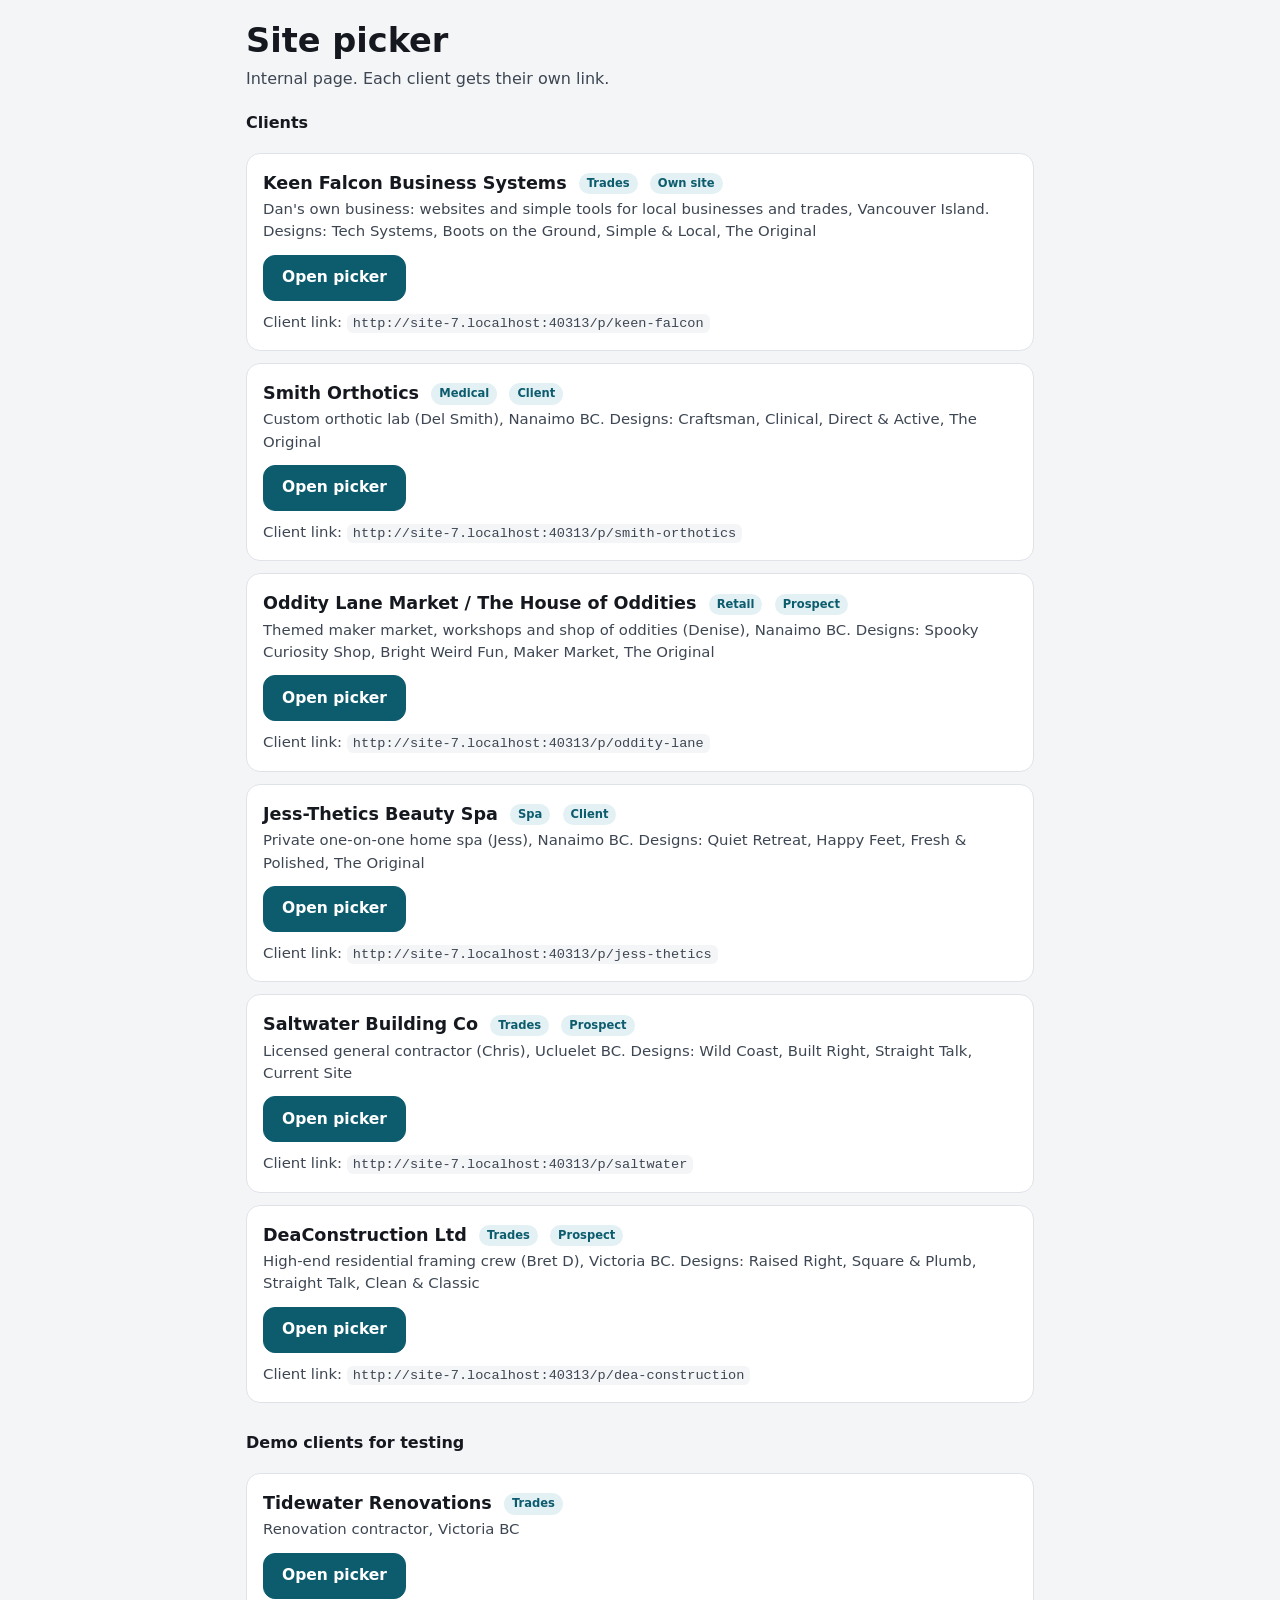
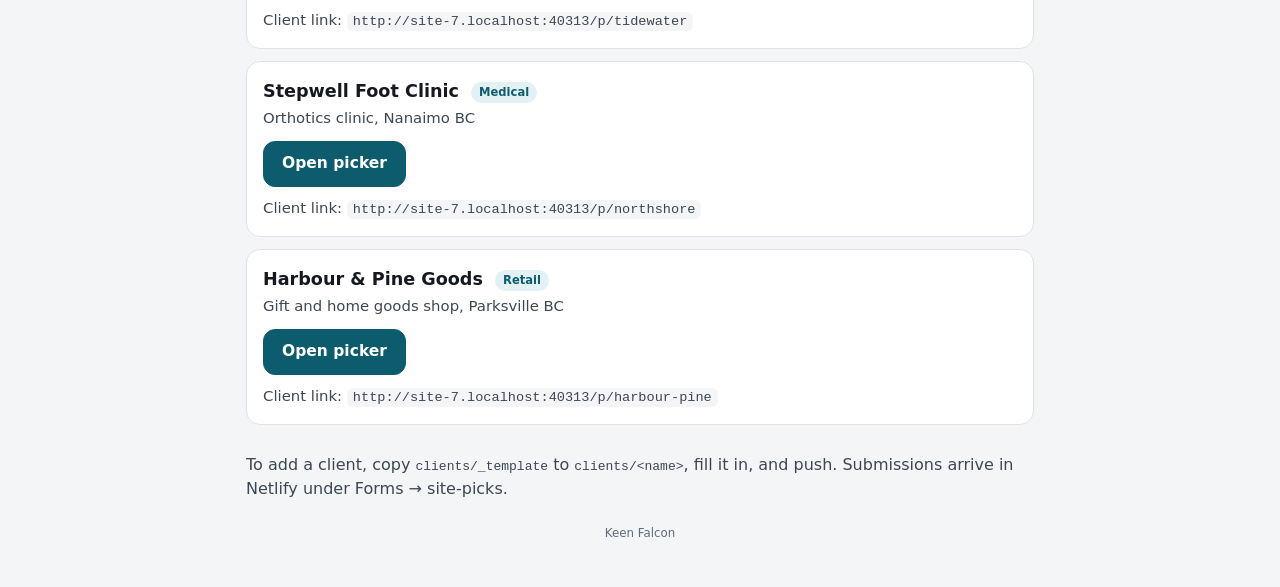
==== commit c0885e40: "Add DeaConstruction Ltd (Bret, Victoria framing crew): four designs from the Saltwater templates Co-" ====
--- a/index.html
+++ b/index.html
@@ -52,6 +52,12 @@
         <div class="row"><a class="k-btn primary" href="/picker.html?client=saltwater">Open picker</a></div>
         <p style="margin:10px 0 0">Client link: <code class="k-link" data-slug="saltwater"></code></p>
       </li>
+      <li>
+        <h2>DeaConstruction Ltd <span class="k-tag">Trades</span> <span class="k-tag">Prospect</span></h2>
+        <p>High-end residential framing crew (Bret D), Victoria BC. Designs: Raised Right, Square &amp; Plumb, Straight Talk, Clean &amp; Classic</p>
+        <div class="row"><a class="k-btn primary" href="/picker.html?client=dea-construction">Open picker</a></div>
+        <p style="margin:10px 0 0">Client link: <code class="k-link" data-slug="dea-construction"></code></p>
+      </li>
     </ul>
     <h2 style="font-size:1rem;margin:18px 0 0">Demo clients for testing</h2>
     <ul class="k-list">
